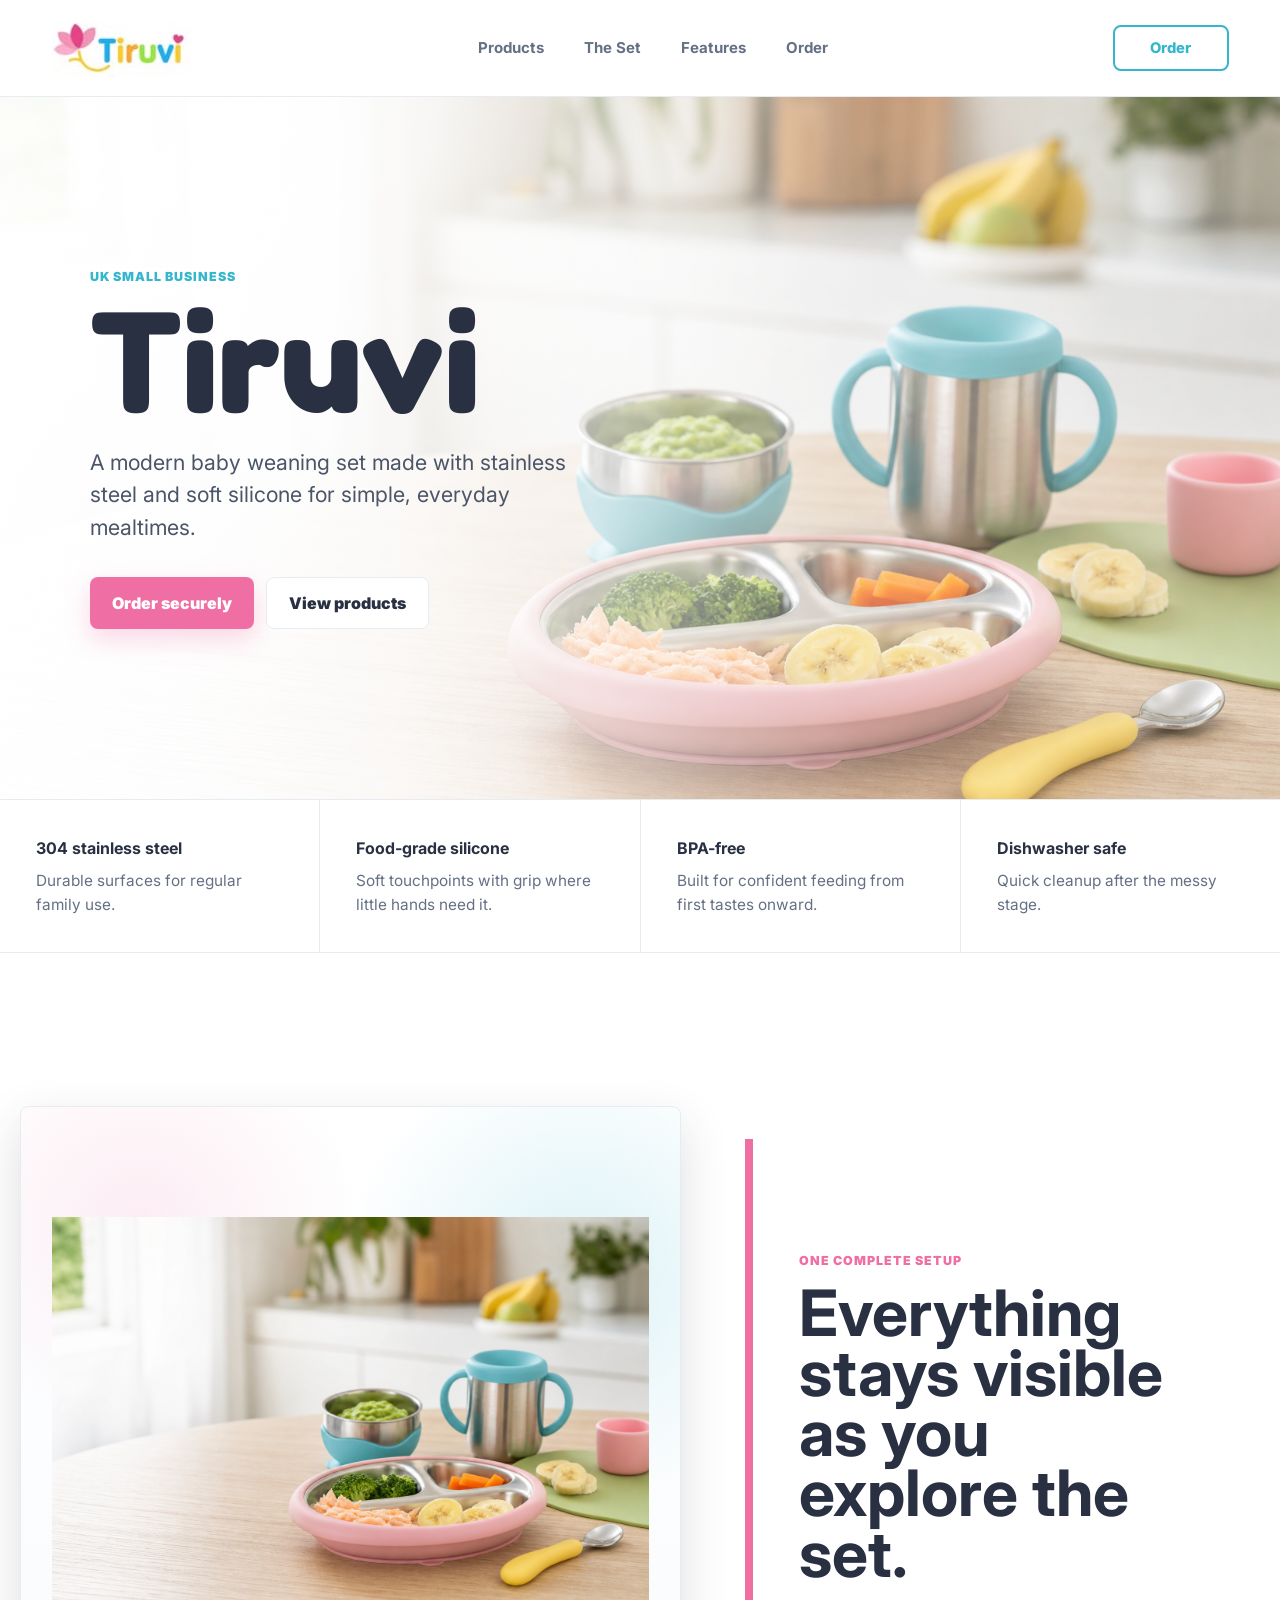
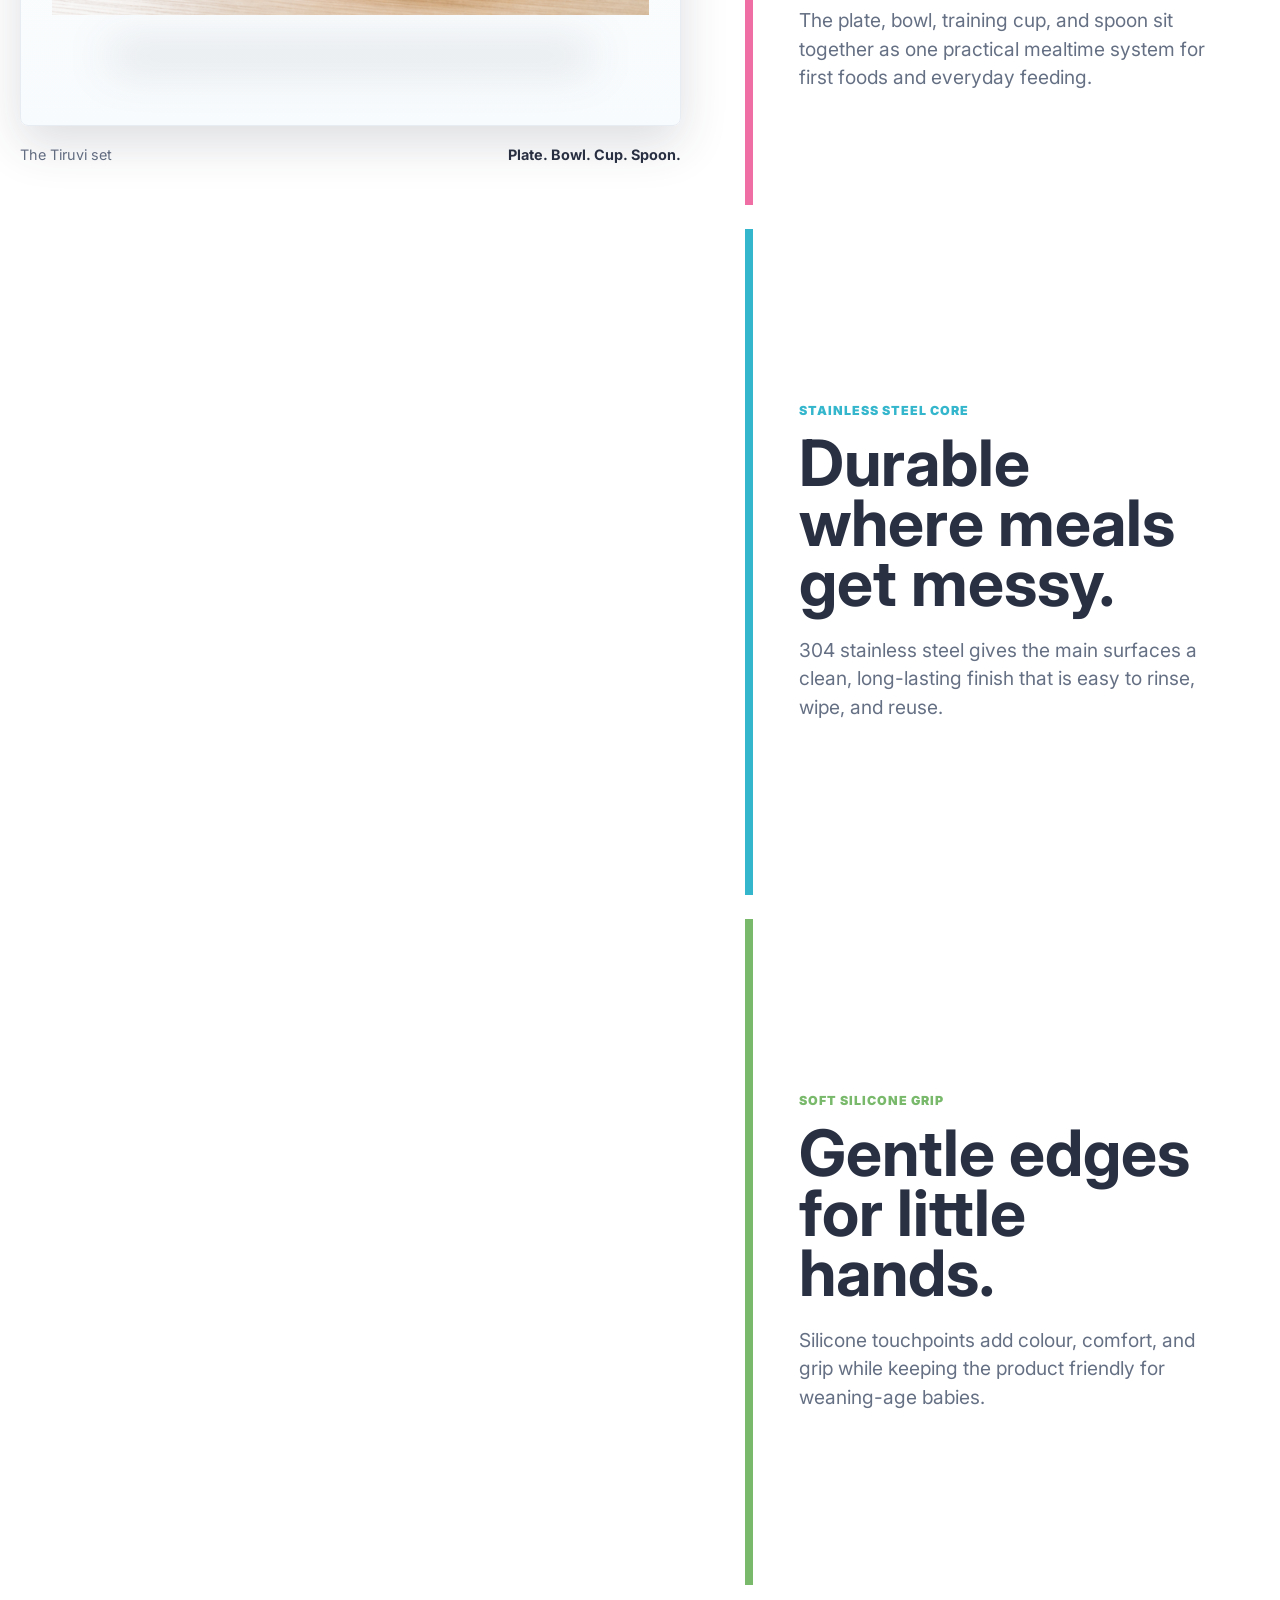
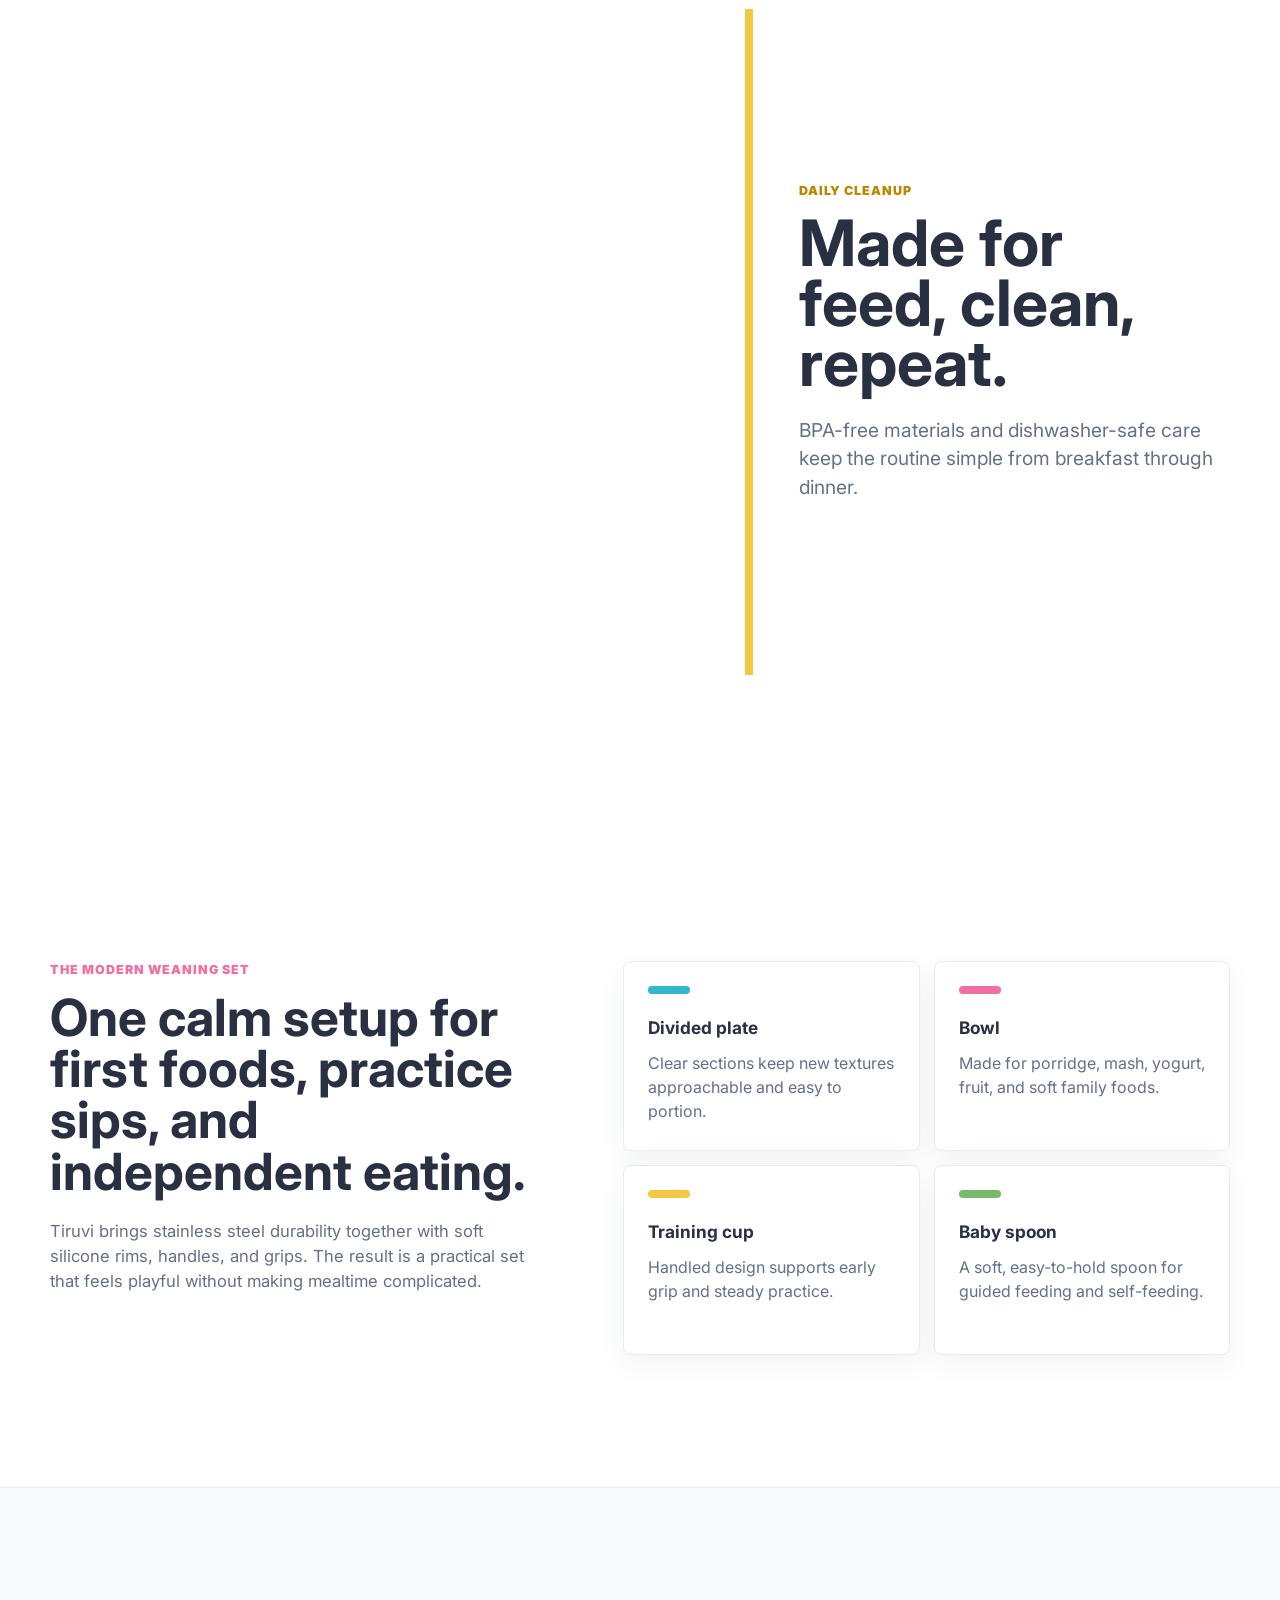
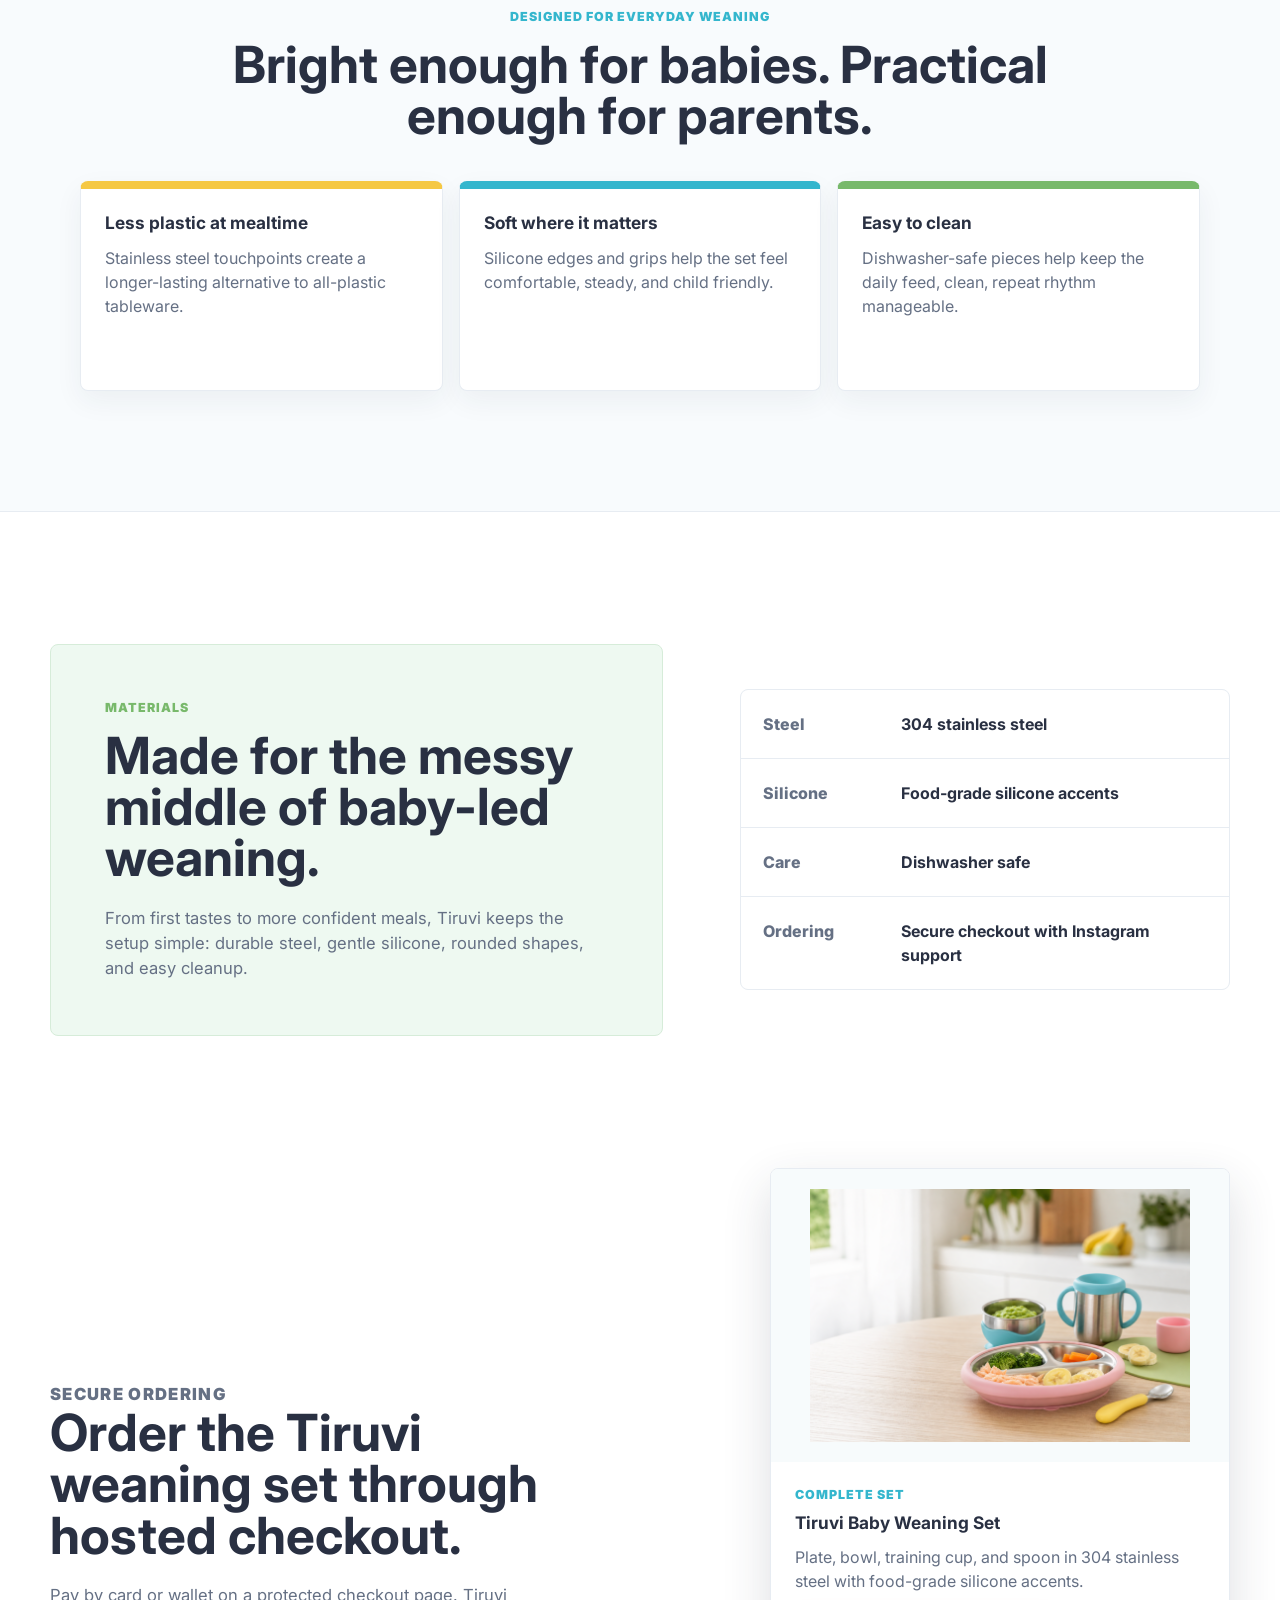
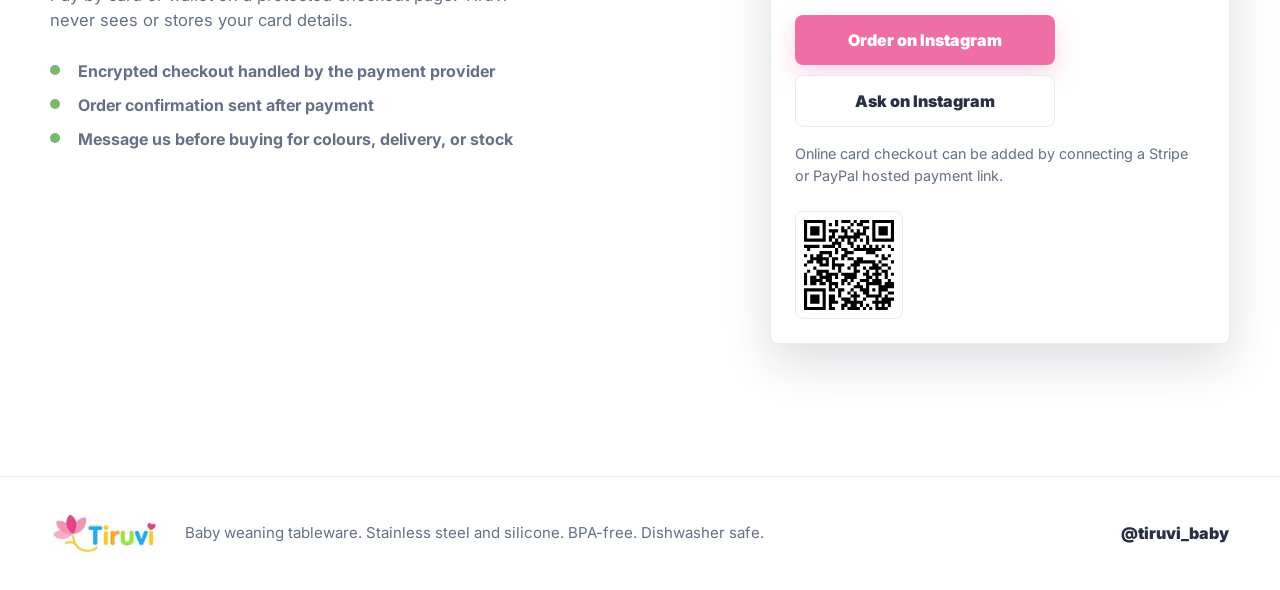
==== index.html @ d3967324 "Initial Tiruvi static website" ====
<!doctype html>
<html lang="en">
  <head>
    <meta charset="utf-8" />
    <meta name="viewport" content="width=device-width, initial-scale=1" />
    <meta
      name="description"
      content="Tiruvi baby weaning sets made with stainless steel and silicone. BPA-free, dishwasher safe, and designed for simple everyday feeding."
    />
    <title>Tiruvi | Baby Weaning Set</title>
    <link rel="icon" type="image/png" href="assets/tiruvi-logo.png" />
    <link rel="preconnect" href="https://fonts.googleapis.com" />
    <link rel="preconnect" href="https://fonts.gstatic.com" crossorigin />
    <link
      href="https://fonts.googleapis.com/css2?family=Fredoka:wght@500;600&family=Inter:wght@400;500;600;700&display=swap"
      rel="stylesheet"
    />
    <link rel="stylesheet" href="styles.css?v=products-grid-2" />
  </head>
  <body>
    <header class="site-header" aria-label="Main navigation">
      <a class="brand" href="#top" aria-label="Tiruvi home">
        <img src="assets/tiruvi-logo.png" alt="Tiruvi" />
      </a>
      <nav class="nav-links" aria-label="Primary">
        <a href="products.html">Products</a>
        <a href="#set">The Set</a>
        <a href="#features">Features</a>
        <a href="#order">Order</a>
      </nav>
      <a class="header-cta" href="#order">Order</a>
    </header>

    <main id="top">
      <section class="hero" aria-label="Tiruvi baby weaning set">
        <img class="hero-image" src="assets/tiruvi-weaning-set-hero.png" alt="A stainless steel and silicone baby weaning set on a kitchen table" />
        <div class="hero-shade" aria-hidden="true"></div>
        <div class="hero-content">
          <p class="eyebrow">UK small business</p>
          <h1>Tiruvi</h1>
          <p class="hero-copy">
            A modern baby weaning set made with stainless steel and soft silicone for simple, everyday mealtimes.
          </p>
          <div class="hero-actions" aria-label="Order actions">
            <a class="button primary" href="#order">Order securely</a>
            <a class="button secondary" href="products.html">View products</a>
          </div>
        </div>
      </section>

      <section class="intro-band" aria-label="Product highlights">
        <div class="intro-item">
          <strong>304 stainless steel</strong>
          <span>Durable surfaces for regular family use.</span>
        </div>
        <div class="intro-item">
          <strong>Food-grade silicone</strong>
          <span>Soft touchpoints with grip where little hands need it.</span>
        </div>
        <div class="intro-item">
          <strong>BPA-free</strong>
          <span>Built for confident feeding from first tastes onward.</span>
        </div>
        <div class="intro-item">
          <strong>Dishwasher safe</strong>
          <span>Quick cleanup after the messy stage.</span>
        </div>
      </section>

      <section class="product-scroll" id="product-scroll" aria-label="Tiruvi product story">
        <div class="product-stage">
          <div class="product-frame">
            <img src="assets/tiruvi-weaning-set-hero.png" alt="The full Tiruvi baby weaning set with plate, bowl, cup, and spoon" />
          </div>
          <div class="product-caption">
            <span>The Tiruvi set</span>
            <strong>Plate. Bowl. Cup. Spoon.</strong>
          </div>
        </div>

        <div class="product-story" aria-label="Product details">
          <article class="story-panel">
            <p class="eyebrow pink">One complete setup</p>
            <h2>Everything stays visible as you explore the set.</h2>
            <p>
              The plate, bowl, training cup, and spoon sit together as one practical mealtime system for first foods and everyday feeding.
            </p>
          </article>
          <article class="story-panel">
            <p class="eyebrow blue-text">Stainless steel core</p>
            <h2>Durable where meals get messy.</h2>
            <p>
              304 stainless steel gives the main surfaces a clean, long-lasting finish that is easy to rinse, wipe, and reuse.
            </p>
          </article>
          <article class="story-panel">
            <p class="eyebrow green-text">Soft silicone grip</p>
            <h2>Gentle edges for little hands.</h2>
            <p>
              Silicone touchpoints add colour, comfort, and grip while keeping the product friendly for weaning-age babies.
            </p>
          </article>
          <article class="story-panel">
            <p class="eyebrow yellow-text">Daily cleanup</p>
            <h2>Made for feed, clean, repeat.</h2>
            <p>
              BPA-free materials and dishwasher-safe care keep the routine simple from breakfast through dinner.
            </p>
          </article>
        </div>
      </section>

      <section class="split-section" id="set">
        <div class="section-copy">
          <p class="eyebrow pink">The modern weaning set</p>
          <h2>One calm setup for first foods, practice sips, and independent eating.</h2>
          <p>
            Tiruvi brings stainless steel durability together with soft silicone rims, handles, and grips. The result is a practical set that feels playful without making mealtime complicated.
          </p>
        </div>
        <div class="set-list" aria-label="Included items">
          <article>
            <span class="color-chip blue"></span>
            <h3>Divided plate</h3>
            <p>Clear sections keep new textures approachable and easy to portion.</p>
          </article>
          <article>
            <span class="color-chip pink-chip"></span>
            <h3>Bowl</h3>
            <p>Made for porridge, mash, yogurt, fruit, and soft family foods.</p>
          </article>
          <article>
            <span class="color-chip yellow"></span>
            <h3>Training cup</h3>
            <p>Handled design supports early grip and steady practice.</p>
          </article>
          <article>
            <span class="color-chip green"></span>
            <h3>Baby spoon</h3>
            <p>A soft, easy-to-hold spoon for guided feeding and self-feeding.</p>
          </article>
        </div>
      </section>

      <section class="feature-band" id="features" aria-label="Why parents choose Tiruvi">
        <div class="section-heading">
          <p class="eyebrow blue-text">Designed for everyday weaning</p>
          <h2>Bright enough for babies. Practical enough for parents.</h2>
        </div>
        <div class="feature-grid">
          <article class="feature-card">
            <h3>Less plastic at mealtime</h3>
            <p>Stainless steel touchpoints create a longer-lasting alternative to all-plastic tableware.</p>
          </article>
          <article class="feature-card">
            <h3>Soft where it matters</h3>
            <p>Silicone edges and grips help the set feel comfortable, steady, and child friendly.</p>
          </article>
          <article class="feature-card">
            <h3>Easy to clean</h3>
            <p>Dishwasher-safe pieces help keep the daily feed, clean, repeat rhythm manageable.</p>
          </article>
        </div>
      </section>

      <section class="care-section" aria-label="Care and materials">
        <div class="care-panel">
          <p class="eyebrow green-text">Materials</p>
          <h2>Made for the messy middle of baby-led weaning.</h2>
          <p>
            From first tastes to more confident meals, Tiruvi keeps the setup simple: durable steel, gentle silicone, rounded shapes, and easy cleanup.
          </p>
        </div>
        <dl class="spec-list">
          <div>
            <dt>Steel</dt>
            <dd>304 stainless steel</dd>
          </div>
          <div>
            <dt>Silicone</dt>
            <dd>Food-grade silicone accents</dd>
          </div>
          <div>
            <dt>Care</dt>
            <dd>Dishwasher safe</dd>
          </div>
          <div>
            <dt>Ordering</dt>
            <dd>Secure checkout with Instagram support</dd>
          </div>
        </dl>
      </section>

      <section class="order-section" id="order" aria-label="Order Tiruvi">
        <div class="order-copy">
          <p class="eyebrow yellow-text">Secure ordering</p>
          <h2>Order the Tiruvi weaning set through hosted checkout.</h2>
          <p>
            Pay by card or wallet on a protected checkout page. Tiruvi never sees or stores your card details.
          </p>
          <ul class="checkout-benefits" aria-label="Checkout benefits">
            <li>Encrypted checkout handled by the payment provider</li>
            <li>Order confirmation sent after payment</li>
            <li>Message us before buying for colours, delivery, or stock</li>
          </ul>
        </div>
        <div class="checkout-card">
          <div class="checkout-card-media">
            <img src="assets/tiruvi-weaning-set-hero.png" alt="Tiruvi baby weaning set with plate, bowl, cup, and spoon" />
          </div>
          <div class="checkout-card-body">
            <p class="checkout-label">Complete set</p>
            <h3>Tiruvi Baby Weaning Set</h3>
            <p>Plate, bowl, training cup, and spoon in 304 stainless steel with food-grade silicone accents.</p>
            <div class="checkout-actions">
              <a class="button primary order-button" id="checkout-button" href="https://www.instagram.com/tiruvi_baby/" target="_blank" rel="noreferrer">
                Order on Instagram
              </a>
              <a class="button secondary order-button" href="https://www.instagram.com/tiruvi_baby/" target="_blank" rel="noreferrer">
                Ask on Instagram
              </a>
            </div>
            <p class="checkout-note" id="checkout-note">
              Online card checkout can be added by connecting a Stripe or PayPal hosted payment link.
            </p>
          </div>
          <a class="qr-code compact" href="https://www.instagram.com/tiruvi_baby/" target="_blank" rel="noreferrer" aria-label="Open Tiruvi Instagram">
            <img src="assets/tiruvi-instagram-qr.svg" alt="QR code to open the Tiruvi Instagram page" />
          </a>
        </div>
      </section>
    </main>

    <footer class="site-footer">
      <img src="assets/tiruvi-logo.png" alt="Tiruvi" />
      <p>Baby weaning tableware. Stainless steel and silicone. BPA-free. Dishwasher safe.</p>
      <a href="https://www.instagram.com/tiruvi_baby/" target="_blank" rel="noreferrer">@tiruvi_baby</a>
    </footer>
    <script src="checkout.js?v=products-page-1"></script>
  </body>
</html>
---- styles.css ----
:root {
  --ink: #293042;
  --muted: #657084;
  --line: #e7ecf2;
  --paper: #ffffff;
  --soft: #f8fbfd;
  --pink: #ef6fa4;
  --blue: #34b6cd;
  --yellow: #f5c844;
  --green: #78b96b;
  --shadow: 0 18px 48px rgba(41, 48, 66, 0.16);
}

* {
  box-sizing: border-box;
}

html {
  scroll-behavior: smooth;
}

body {
  margin: 0;
  background: var(--paper);
  color: var(--ink);
  font-family: "Inter", system-ui, -apple-system, BlinkMacSystemFont, "Segoe UI", sans-serif;
  line-height: 1.5;
}

img {
  display: block;
  max-width: 100%;
}

a {
  color: inherit;
  text-decoration: none;
}

code {
  padding: 2px 5px;
  border-radius: 5px;
  background: #f3f6f8;
  color: var(--ink);
  font-size: 0.92em;
}

.site-header {
  position: sticky;
  top: 0;
  z-index: 20;
  display: grid;
  grid-template-columns: auto 1fr auto;
  align-items: center;
  gap: 28px;
  min-height: 76px;
  padding: 14px clamp(18px, 4vw, 52px);
  background: rgba(255, 255, 255, 0.92);
  border-bottom: 1px solid var(--line);
  backdrop-filter: blur(14px);
}

.brand img {
  width: 142px;
  height: auto;
}

.nav-links {
  display: flex;
  justify-content: center;
  gap: clamp(18px, 4vw, 40px);
  color: var(--muted);
  font-size: 0.94rem;
  font-weight: 700;
}

.nav-links a,
.site-footer a {
  transition: color 160ms ease;
}

.nav-links a:hover,
.site-footer a:hover {
  color: var(--blue);
}

.header-cta {
  min-width: 116px;
  padding: 10px 18px;
  border: 2px solid var(--blue);
  border-radius: 8px;
  color: var(--blue);
  font-size: 0.92rem;
  font-weight: 800;
  text-align: center;
}

.hero {
  position: relative;
  display: grid;
  align-items: center;
  min-height: min(760px, 78svh);
  overflow: hidden;
  background: #f6fafb;
}

.hero-image,
.hero-shade {
  position: absolute;
  inset: 0;
  width: 100%;
  height: 100%;
}

.hero-image {
  object-fit: cover;
  object-position: 67% center;
}

.hero-shade {
  background:
    linear-gradient(90deg, rgba(255, 255, 255, 0.95) 0%, rgba(255, 255, 255, 0.82) 31%, rgba(255, 255, 255, 0.18) 67%, rgba(255, 255, 255, 0) 100%),
    linear-gradient(0deg, rgba(255, 255, 255, 0.18), rgba(255, 255, 255, 0.18));
}

.hero-content {
  position: relative;
  z-index: 2;
  width: min(600px, calc(100% - 36px));
  margin-left: clamp(18px, 7vw, 92px);
  padding-block: 56px;
}

.eyebrow {
  margin: 0 0 12px;
  color: var(--blue);
  font-size: 0.78rem;
  font-weight: 900;
  letter-spacing: 0.08em;
  text-transform: uppercase;
}

.pink {
  color: var(--pink);
}

.blue-text {
  color: var(--blue);
}

.green-text {
  color: var(--green);
}

.yellow-text {
  color: #b88900;
}

h1,
h2,
h3,
p {
  overflow-wrap: break-word;
}

h1 {
  margin: 0;
  color: var(--ink);
  font-family: "Fredoka", "Inter", sans-serif;
  font-size: clamp(4.8rem, 12vw, 9rem);
  line-height: 0.86;
  letter-spacing: 0;
}

h2 {
  margin: 0;
  font-size: clamp(2rem, 4vw, 4rem);
  line-height: 1;
  letter-spacing: 0;
}

h3 {
  margin: 0;
  font-size: 1.08rem;
  line-height: 1.2;
}

.hero-copy {
  max-width: 500px;
  margin: 24px 0 0;
  color: #4b5568;
  font-size: clamp(1.1rem, 2vw, 1.34rem);
}

.hero-actions {
  display: flex;
  flex-wrap: wrap;
  gap: 12px;
  margin-top: 34px;
}

.button {
  display: inline-flex;
  align-items: center;
  justify-content: center;
  min-height: 48px;
  padding: 13px 22px;
  border-radius: 8px;
  font-weight: 900;
  transition:
    transform 160ms ease,
    box-shadow 160ms ease,
    background 160ms ease;
}

.button:hover {
  transform: translateY(-1px);
}

.button.primary {
  background: var(--pink);
  color: #fff;
  box-shadow: 0 10px 26px rgba(239, 111, 164, 0.28);
}

.button.primary[aria-disabled="true"] {
  background: #a7b0bf;
  box-shadow: none;
  cursor: not-allowed;
}

.button.primary[aria-disabled="true"]:hover {
  transform: none;
}

.button.secondary {
  background: #ffffff;
  color: var(--ink);
  border: 1px solid var(--line);
}

.intro-band {
  display: grid;
  grid-template-columns: repeat(4, minmax(0, 1fr));
  gap: 1px;
  background: var(--line);
  border-top: 1px solid var(--line);
  border-bottom: 1px solid var(--line);
}

.intro-item {
  min-height: 132px;
  padding: clamp(22px, 3vw, 36px);
  background: var(--paper);
}

.intro-item strong {
  display: block;
  margin-bottom: 8px;
  font-size: 1rem;
}

.intro-item span {
  color: var(--muted);
  font-size: 0.96rem;
}

.catalog-section {
  padding: clamp(34px, 7vw, 72px) clamp(18px, 4vw, 52px) clamp(76px, 10vw, 120px);
  background: #fff;
}

.standalone-catalog {
  min-height: calc(100svh - 76px);
}

.catalog-toolbar {
  display: flex;
  justify-content: flex-end;
  gap: 18px;
  width: min(1180px, 100%);
  margin: 0 auto 32px;
  padding: 34px 0 30px;
  border-top: 1px solid var(--line);
  border-bottom: 1px solid var(--line);
  color: #111;
  font-size: 0.92rem;
}

.catalog-toolbar a {
  font-weight: 800;
  text-decoration: underline;
  text-underline-offset: 2px;
}

.product-grid {
  display: grid;
  grid-template-columns: repeat(2, minmax(0, 1fr));
  column-gap: 30px;
  row-gap: 34px;
  width: min(1180px, 100%);
  margin: 0 auto;
}

.product-loading {
  grid-column: 1 / -1;
  margin: 0;
  color: var(--muted);
  font-weight: 700;
  text-align: center;
}

.product-card {
  display: grid;
  gap: 10px;
  background: transparent;
}

.product-card-media {
  position: relative;
  display: grid;
  aspect-ratio: 1 / 1;
  overflow: hidden;
  background: #eeeeee;
}

.product-image {
  width: 100%;
  height: 100%;
  padding: clamp(28px, 7vw, 82px);
  object-fit: contain;
  object-position: center;
  transition:
    opacity 180ms ease,
    transform 180ms ease;
}

.product-card:hover .primary-image,
.product-card:focus-within .primary-image {
  opacity: 0;
}

.product-card:hover .alternate-image,
.product-card:focus-within .alternate-image {
  opacity: 1;
  transform: scale(1.02);
}

.alternate-image {
  position: absolute;
  inset: 0;
  opacity: 0;
}

.product-badge {
  position: absolute;
  top: 16px;
  left: 16px;
  padding: 7px 11px;
  border-radius: 999px;
  background: #fff;
  color: #111;
  font-size: 0.76rem;
  font-weight: 900;
}

.product-image-count {
  position: absolute;
  right: 16px;
  bottom: 16px;
  padding: 7px 11px;
  border-radius: 999px;
  background: rgba(255, 255, 255, 0.92);
  color: #111;
  font-size: 0.76rem;
  font-weight: 900;
}

.product-card-body {
  display: grid;
  gap: 3px;
  padding: 0;
}

.product-card-body h3 {
  color: #111;
  font-size: 0.95rem;
  font-weight: 500;
  line-height: 1.25;
}

.product-card-body strong {
  color: #111;
  font-size: 0.95rem;
  font-weight: 900;
  white-space: nowrap;
}

.product-scroll {
  display: grid;
  grid-template-columns: minmax(420px, 1fr) minmax(320px, 0.78fr);
  gap: clamp(32px, 5vw, 72px);
  width: min(1240px, calc(100% - 36px));
  margin: 0 auto;
  padding: clamp(56px, 8vw, 96px) 0 clamp(28px, 5vw, 64px);
}

.product-stage {
  position: sticky;
  top: 96px;
  align-self: start;
  min-height: calc(100svh - 126px);
  display: grid;
  align-content: center;
  gap: 18px;
}

.product-frame {
  position: relative;
  display: grid;
  place-items: center;
  min-height: min(620px, calc(100svh - 230px));
  overflow: hidden;
  border-radius: 8px;
  background:
    radial-gradient(circle at 18% 18%, rgba(239, 111, 164, 0.12), transparent 29%),
    radial-gradient(circle at 85% 26%, rgba(52, 182, 205, 0.16), transparent 32%),
    linear-gradient(180deg, #ffffff 0%, #f8fbfd 100%);
  border: 1px solid var(--line);
  box-shadow: var(--shadow);
}

.product-frame::after {
  content: "";
  position: absolute;
  inset: auto 13% 9% 13%;
  height: 28px;
  border-radius: 999px;
  background: rgba(41, 48, 66, 0.12);
  filter: blur(22px);
}

.product-frame img {
  position: relative;
  z-index: 1;
  width: min(100%, 880px);
  max-height: min(560px, calc(100svh - 270px));
  object-fit: contain;
  padding: clamp(12px, 2.4vw, 34px);
}

.product-caption {
  display: flex;
  flex-wrap: wrap;
  justify-content: space-between;
  gap: 10px 18px;
  color: var(--muted);
  font-size: 0.9rem;
}

.product-caption strong {
  color: var(--ink);
}

.product-story {
  display: grid;
  gap: 24px;
  padding-block: 10svh;
}

.story-panel {
  display: grid;
  align-content: center;
  min-height: 74svh;
  padding: clamp(26px, 4vw, 46px);
  border-left: 8px solid var(--blue);
  background: #fff;
}

.story-panel:nth-child(1) {
  border-left-color: var(--pink);
}

.story-panel:nth-child(3) {
  border-left-color: var(--green);
}

.story-panel:nth-child(4) {
  border-left-color: var(--yellow);
}

.story-panel h2 {
  font-size: clamp(2.2rem, 5vw, 5.4rem);
  line-height: 0.94;
}

.story-panel p:not(.eyebrow) {
  max-width: 470px;
  margin: 22px 0 0;
  color: var(--muted);
  font-size: clamp(1.05rem, 1.5vw, 1.28rem);
}

.split-section,
.care-section,
.order-section {
  display: grid;
  grid-template-columns: minmax(0, 0.9fr) minmax(320px, 1.1fr);
  gap: clamp(34px, 6vw, 84px);
  align-items: start;
  width: min(1180px, calc(100% - 36px));
  margin: 0 auto;
  padding: clamp(72px, 11vw, 132px) 0;
}

.section-copy p:not(.eyebrow),
.care-panel p:not(.eyebrow),
.order-copy p {
  max-width: 610px;
  margin: 22px 0 0;
  color: var(--muted);
  font-size: 1.04rem;
}

.set-list {
  display: grid;
  grid-template-columns: repeat(2, minmax(0, 1fr));
  gap: 14px;
}

.set-list article,
.feature-card {
  min-height: 190px;
  padding: 24px;
  border: 1px solid var(--line);
  border-radius: 8px;
  background: #fff;
  box-shadow: 0 10px 28px rgba(41, 48, 66, 0.06);
}

.set-list p,
.feature-card p {
  margin: 12px 0 0;
  color: var(--muted);
}

.color-chip {
  display: block;
  width: 42px;
  height: 8px;
  margin-bottom: 24px;
  border-radius: 999px;
}

.blue {
  background: var(--blue);
}

.pink-chip {
  background: var(--pink);
}

.yellow {
  background: var(--yellow);
}

.green {
  background: var(--green);
}

.feature-band {
  padding: clamp(72px, 10vw, 120px) clamp(18px, 4vw, 52px);
  background: var(--soft);
  border-block: 1px solid var(--line);
}

.section-heading {
  width: min(900px, 100%);
  margin: 0 auto 40px;
  text-align: center;
}

.feature-grid {
  display: grid;
  grid-template-columns: repeat(3, minmax(0, 1fr));
  gap: 16px;
  width: min(1120px, 100%);
  margin: 0 auto;
}

.feature-card {
  min-height: 210px;
  background: #fff;
}

.feature-card:nth-child(1) {
  border-top: 8px solid var(--yellow);
}

.feature-card:nth-child(2) {
  border-top: 8px solid var(--blue);
}

.feature-card:nth-child(3) {
  border-top: 8px solid var(--green);
}

.care-section {
  grid-template-columns: minmax(0, 1fr) minmax(320px, 0.8fr);
  align-items: center;
}

.care-panel {
  padding: clamp(28px, 5vw, 54px);
  border-radius: 8px;
  background: #eef9f1;
  border: 1px solid #d6ecd9;
}

.spec-list {
  display: grid;
  gap: 1px;
  margin: 0;
  overflow: hidden;
  border: 1px solid var(--line);
  border-radius: 8px;
  background: var(--line);
}

.spec-list div {
  display: grid;
  grid-template-columns: 120px 1fr;
  gap: 18px;
  padding: 22px;
  background: #fff;
}

.spec-list dt {
  color: var(--muted);
  font-weight: 800;
}

.spec-list dd {
  margin: 0;
  font-weight: 700;
}

.order-section {
  align-items: center;
  padding-top: 0;
}

.qr-card,
.checkout-card {
  justify-self: end;
  display: grid;
  justify-items: center;
  gap: 16px;
  width: min(100%, 340px);
  padding: 22px;
  border: 1px solid var(--line);
  border-radius: 8px;
  background: #fff;
  box-shadow: var(--shadow);
  text-align: center;
}

.qr-code {
  display: block;
  width: min(100%, 240px);
  padding: 12px;
  border: 1px solid var(--line);
  border-radius: 8px;
  background: #fff;
}

.qr-code img {
  width: 100%;
  height: auto;
}

.qr-card span {
  display: block;
  color: var(--muted);
  font-size: 0.9rem;
  font-weight: 700;
}

.qr-card strong {
  display: block;
  margin-top: 2px;
  color: var(--ink);
  font-size: 1.2rem;
}

.order-button {
  min-width: min(260px, 100%);
}

.checkout-benefits {
  display: grid;
  gap: 10px;
  max-width: 620px;
  margin: 26px 0 0;
  padding: 0;
  list-style: none;
}

.checkout-benefits li {
  position: relative;
  padding-left: 28px;
  color: var(--muted);
  font-weight: 700;
}

.checkout-benefits li::before {
  position: absolute;
  top: 0.42em;
  left: 0;
  width: 10px;
  height: 10px;
  border-radius: 50%;
  background: var(--green);
  content: "";
}

.checkout-card {
  justify-items: stretch;
  gap: 0;
  width: min(100%, 460px);
  padding: 0;
  overflow: hidden;
  text-align: left;
}

.checkout-card-media {
  display: grid;
  min-height: 260px;
  background: #f7fbfc;
}

.checkout-card-media img {
  align-self: center;
  justify-self: center;
  width: min(100%, 420px);
  max-height: 300px;
  object-fit: contain;
  padding: 20px;
}

.checkout-card-body {
  padding: 24px;
}

.checkout-label {
  margin: 0 0 8px;
  color: var(--blue);
  font-size: 0.78rem;
  font-weight: 900;
  letter-spacing: 0.08em;
  text-transform: uppercase;
}

.checkout-card-body p:not(.checkout-label):not(.checkout-note) {
  margin: 12px 0 0;
  color: var(--muted);
}

.checkout-actions {
  display: flex;
  flex-wrap: wrap;
  gap: 10px;
  margin-top: 22px;
}

.checkout-note {
  margin: 16px 0 0;
  color: var(--muted);
  font-size: 0.9rem;
}

.qr-code.compact {
  width: 108px;
  margin: 0 24px 24px;
  padding: 8px;
}

.site-footer {
  display: grid;
  grid-template-columns: auto 1fr auto;
  align-items: center;
  gap: 22px;
  padding: 30px clamp(18px, 4vw, 52px);
  border-top: 1px solid var(--line);
  color: var(--muted);
}

.site-footer img {
  width: 112px;
}

.site-footer p {
  margin: 0;
  font-size: 0.94rem;
}

.site-footer a {
  color: var(--ink);
  font-weight: 900;
}

@media (max-width: 900px) {
  .site-header {
    grid-template-columns: 1fr auto;
  }

  .nav-links {
    display: none;
  }

  .hero {
    min-height: 720px;
    align-items: end;
  }

  .hero-image {
    object-position: 70% center;
  }

  .hero-shade {
    background:
      linear-gradient(0deg, rgba(255, 255, 255, 0.97) 0%, rgba(255, 255, 255, 0.86) 47%, rgba(255, 255, 255, 0.12) 100%),
      linear-gradient(90deg, rgba(255, 255, 255, 0.22), rgba(255, 255, 255, 0));
  }

  .hero-content {
    width: min(620px, calc(100% - 32px));
    margin: 0 auto;
    padding-bottom: 42px;
  }

  h1 {
    font-size: clamp(4.4rem, 19vw, 7rem);
  }

  .intro-band,
  .feature-grid,
  .product-scroll,
  .split-section,
  .care-section,
  .order-section {
    grid-template-columns: 1fr;
  }

  .product-scroll {
    width: min(100% - 32px, 720px);
    padding-top: 44px;
  }

  .product-stage {
    top: 84px;
    min-height: auto;
    z-index: 4;
  }

  .product-frame {
    min-height: 360px;
  }

  .product-frame img {
    max-height: 330px;
  }

  .product-story {
    padding-block: 0;
  }

  .story-panel {
    min-height: 52svh;
    border-left-width: 6px;
    box-shadow: 0 10px 28px rgba(41, 48, 66, 0.06);
  }

  .intro-band {
    grid-template-columns: repeat(2, minmax(0, 1fr));
  }

  .order-button {
    justify-self: start;
  }

  .qr-card,
  .checkout-card {
    justify-self: start;
  }

  .site-footer {
    grid-template-columns: 1fr;
  }
}

@media (max-width: 560px) {
  .site-header {
    min-height: 68px;
    padding: 12px 16px;
    gap: 12px;
  }

  .brand img {
    width: 118px;
  }

  .header-cta {
    min-width: 96px;
    padding: 9px 12px;
    font-size: 0.86rem;
  }

  .hero {
    min-height: 680px;
  }

  .hero-content {
    padding-bottom: 32px;
  }

  .hero-actions,
  .button {
    width: 100%;
  }

  .intro-band,
  .set-list {
    grid-template-columns: 1fr;
  }

  .catalog-section {
    padding-inline: 22px;
  }

  .catalog-toolbar {
    margin-bottom: 22px;
    padding-block: 24px;
  }

  .product-grid {
    grid-template-columns: 1fr;
    row-gap: 28px;
  }

  .product-image {
    padding: 34px;
  }

  .product-scroll {
    width: min(100% - 28px, 720px);
  }

  .product-frame {
    min-height: 280px;
  }

  .product-frame img {
    max-height: 250px;
    padding: 10px;
  }

  .product-caption {
    display: grid;
    gap: 4px;
  }

  .story-panel {
    min-height: 48svh;
    padding: 24px 20px;
  }

  .story-panel h2 {
    font-size: clamp(2rem, 12vw, 3.5rem);
  }

  .qr-card,
  .checkout-card {
    justify-self: stretch;
    width: 100%;
  }

  .checkout-actions,
  .checkout-actions .button {
    width: 100%;
  }

  .split-section,
  .care-section,
  .order-section {
    width: min(100% - 28px, 1180px);
    padding-block: 58px;
  }

  .set-list article,
  .feature-card {
    min-height: auto;
  }

  .spec-list div {
    grid-template-columns: 1fr;
    gap: 4px;
  }
}
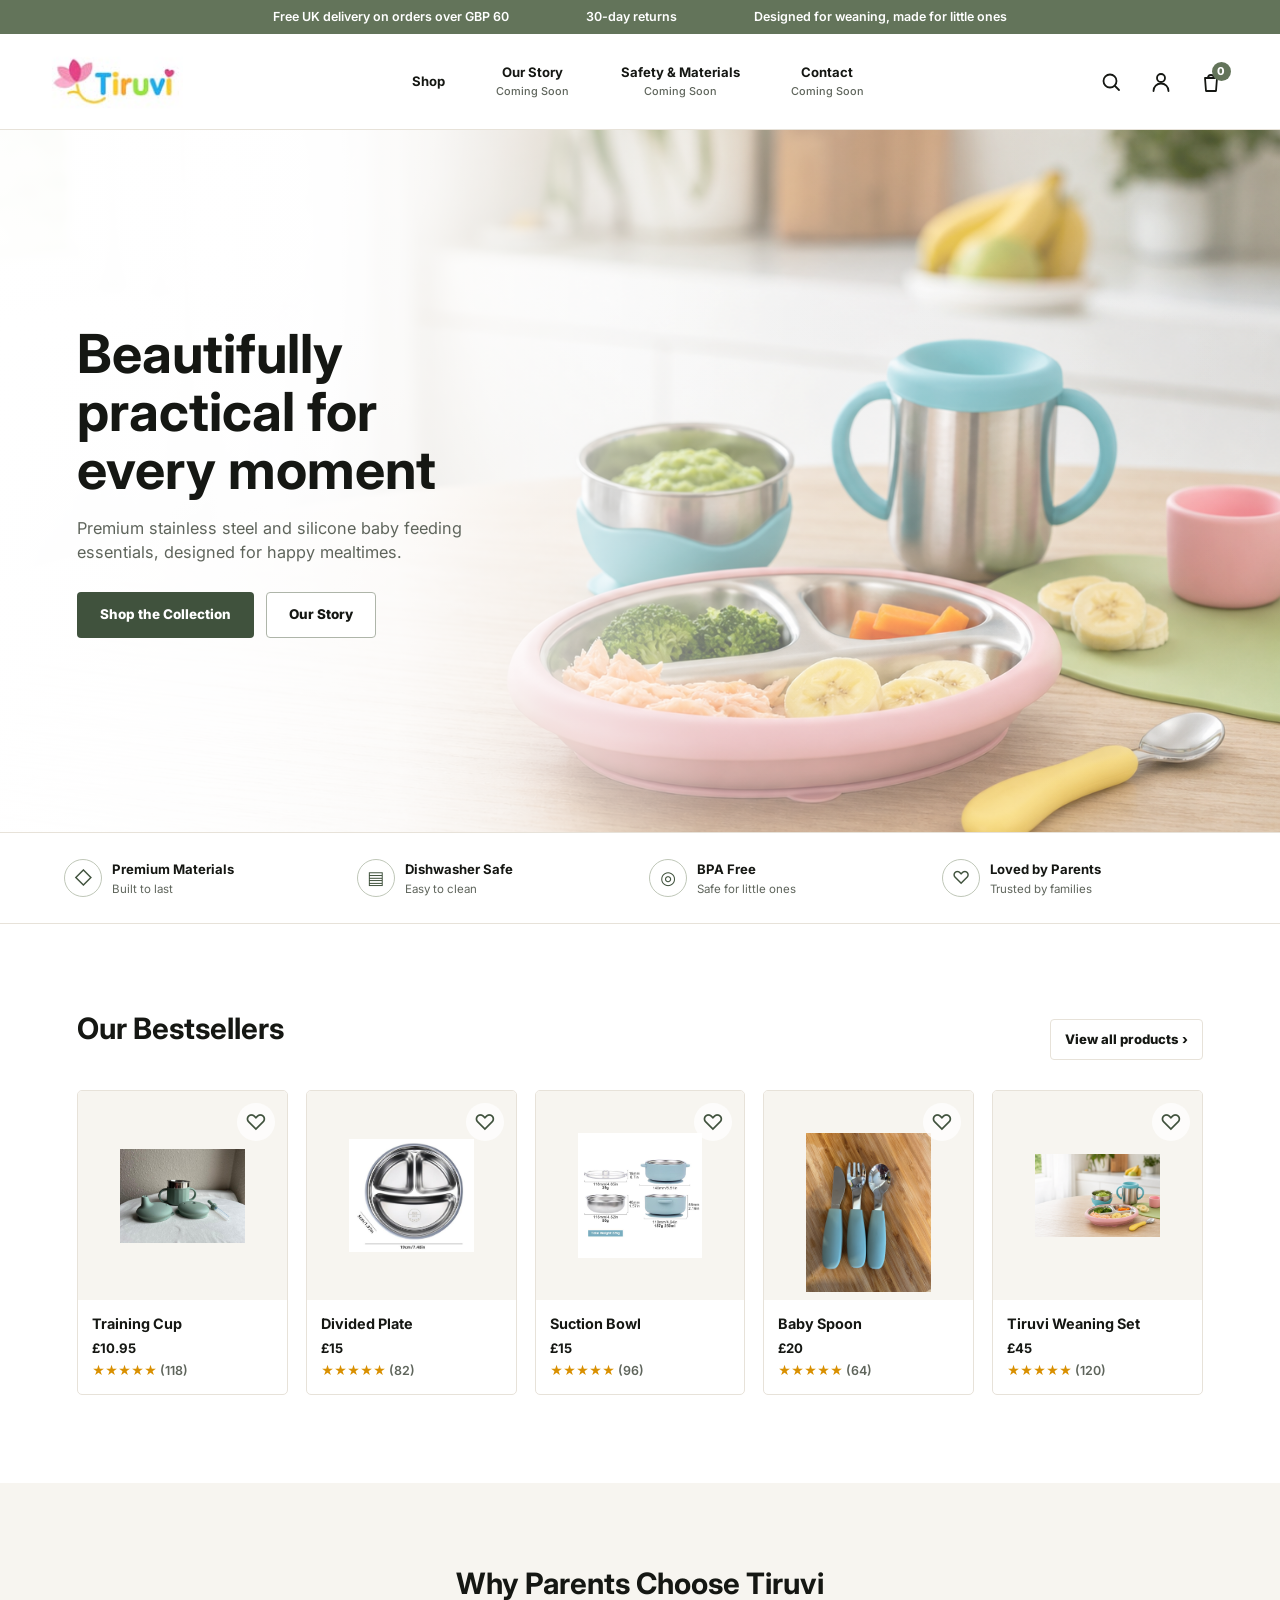
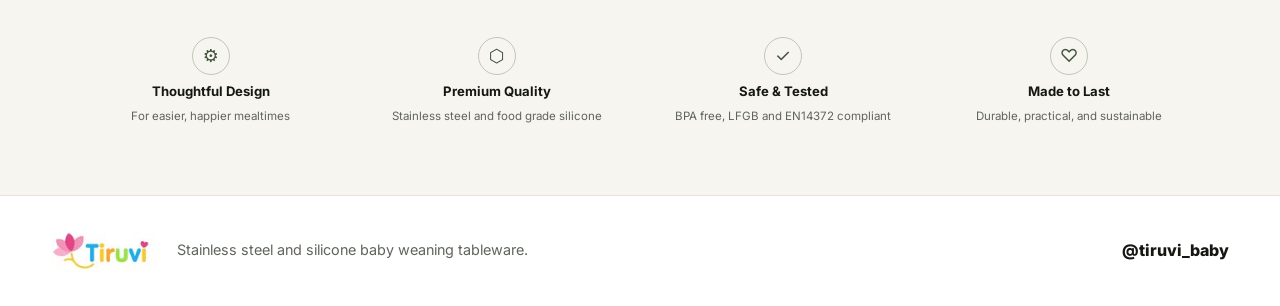
==== commit b3ca3701: "Update shop basket and checkout flow" ====
--- a/index.html
+++ b/index.html
@@ -5,237 +5,131 @@
     <meta name="viewport" content="width=device-width, initial-scale=1" />
     <meta
       name="description"
-      content="Tiruvi baby weaning sets made with stainless steel and silicone. BPA-free, dishwasher safe, and designed for simple everyday feeding."
+      content="Tiruvi baby weaning essentials made with stainless steel and silicone. BPA-free, dishwasher safe, and designed for calm everyday mealtimes."
     />
-    <title>Tiruvi | Baby Weaning Set</title>
+    <title>Tiruvi | Baby Weaning Essentials</title>
     <link rel="icon" type="image/png" href="assets/tiruvi-logo.png" />
     <link rel="preconnect" href="https://fonts.googleapis.com" />
     <link rel="preconnect" href="https://fonts.gstatic.com" crossorigin />
     <link
-      href="https://fonts.googleapis.com/css2?family=Fredoka:wght@500;600&family=Inter:wght@400;500;600;700&display=swap"
+      href="https://fonts.googleapis.com/css2?family=Inter:wght@400;500;600;700;800&display=swap"
       rel="stylesheet"
     />
-    <link rel="stylesheet" href="styles.css?v=products-grid-2" />
+    <link rel="stylesheet" href="styles.css?v=reference-13" />
   </head>
-  <body>
+  <body class="home-page">
+    <div class="announcement" aria-label="Store benefits">
+      <span>Free UK delivery on orders over GBP 60</span>
+      <span>30-day returns</span>
+      <span>Designed for weaning, made for little ones</span>
+    </div>
+
     <header class="site-header" aria-label="Main navigation">
-      <a class="brand" href="#top" aria-label="Tiruvi home">
+      <a class="brand" href="index.html" aria-label="Tiruvi home">
         <img src="assets/tiruvi-logo.png" alt="Tiruvi" />
       </a>
       <nav class="nav-links" aria-label="Primary">
-        <a href="products.html">Products</a>
-        <a href="#set">The Set</a>
-        <a href="#features">Features</a>
-        <a href="#order">Order</a>
+        <a href="products.html">Shop</a>
+        <a href="coming-soon.html">Our Story <span>Coming Soon</span></a>
+        <a href="coming-soon.html">Safety &amp; Materials <span>Coming Soon</span></a>
+        <a href="coming-soon.html">Contact <span>Coming Soon</span></a>
       </nav>
-      <a class="header-cta" href="#order">Order</a>
+      <div class="header-tools" aria-label="Shop tools">
+        <a href="products.html" aria-label="Search">
+          <svg aria-hidden="true" viewBox="0 0 24 24"><circle cx="11" cy="11" r="6.5"></circle><path d="m16 16 4 4"></path></svg>
+        </a>
+        <a href="products.html#account" aria-label="Account">
+          <svg aria-hidden="true" viewBox="0 0 24 24"><circle cx="12" cy="8" r="4"></circle><path d="M4.5 21a7.5 7.5 0 0 1 15 0"></path></svg>
+        </a>
+        <a class="cart-link" href="products.html#basket-modal" aria-label="Basket">
+          <svg aria-hidden="true" viewBox="0 0 24 24"><path d="M6 8h12l-1 13H7L6 8Z"></path><path d="M9 8a3 3 0 0 1 6 0"></path></svg>
+          <span>0</span>
+        </a>
+      </div>
     </header>
 
-    <main id="top">
-      <section class="hero" aria-label="Tiruvi baby weaning set">
-        <img class="hero-image" src="assets/tiruvi-weaning-set-hero.png" alt="A stainless steel and silicone baby weaning set on a kitchen table" />
-        <div class="hero-shade" aria-hidden="true"></div>
-        <div class="hero-content">
-          <p class="eyebrow">UK small business</p>
-          <h1>Tiruvi</h1>
-          <p class="hero-copy">
-            A modern baby weaning set made with stainless steel and soft silicone for simple, everyday mealtimes.
-          </p>
-          <div class="hero-actions" aria-label="Order actions">
-            <a class="button primary" href="#order">Order securely</a>
-            <a class="button secondary" href="products.html">View products</a>
+    <main>
+      <section class="hero" aria-label="Tiruvi homepage">
+        <div class="hero-copy">
+          <h1>Beautifully practical for every moment</h1>
+          <p>Premium stainless steel and silicone baby feeding essentials, designed for happy mealtimes.</p>
+          <div class="hero-actions">
+            <a class="button primary" href="products.html">Shop the Collection</a>
+            <a class="button secondary" href="coming-soon.html">Our Story</a>
           </div>
+        </div>
+        <div class="hero-media">
+          <img src="assets/tiruvi-weaning-set-hero.png" alt="Tiruvi plate, bowl, cup, and spoon arranged for baby mealtime" />
         </div>
       </section>
 
-      <section class="intro-band" aria-label="Product highlights">
-        <div class="intro-item">
-          <strong>304 stainless steel</strong>
-          <span>Durable surfaces for regular family use.</span>
+      <section class="trust-strip" aria-label="Product guarantees">
+        <article>
+          <span class="trust-icon">◇</span>
+          <strong>Premium Materials</strong>
+          <small>Built to last</small>
+        </article>
+        <article>
+          <span class="trust-icon">▤</span>
+          <strong>Dishwasher Safe</strong>
+          <small>Easy to clean</small>
+        </article>
+        <article>
+          <span class="trust-icon">◎</span>
+          <strong>BPA Free</strong>
+          <small>Safe for little ones</small>
+        </article>
+        <article>
+          <span class="trust-icon">♡</span>
+          <strong>Loved by Parents</strong>
+          <small>Trusted by families</small>
+        </article>
+      </section>
+
+      <section class="section products-preview" aria-label="Bestselling products">
+        <div class="section-title-row">
+          <h2>Our Bestsellers</h2>
+          <a class="text-button" href="products.html">View all products ›</a>
         </div>
-        <div class="intro-item">
-          <strong>Food-grade silicone</strong>
-          <span>Soft touchpoints with grip where little hands need it.</span>
-        </div>
-        <div class="intro-item">
-          <strong>BPA-free</strong>
-          <span>Built for confident feeding from first tastes onward.</span>
-        </div>
-        <div class="intro-item">
-          <strong>Dishwasher safe</strong>
-          <span>Quick cleanup after the messy stage.</span>
+        <div class="compact-grid" id="home-products" aria-live="polite">
+          <p class="product-loading">Loading products...</p>
         </div>
       </section>
 
-      <section class="product-scroll" id="product-scroll" aria-label="Tiruvi product story">
-        <div class="product-stage">
-          <div class="product-frame">
-            <img src="assets/tiruvi-weaning-set-hero.png" alt="The full Tiruvi baby weaning set with plate, bowl, cup, and spoon" />
-          </div>
-          <div class="product-caption">
-            <span>The Tiruvi set</span>
-            <strong>Plate. Bowl. Cup. Spoon.</strong>
-          </div>
-        </div>
-
-        <div class="product-story" aria-label="Product details">
-          <article class="story-panel">
-            <p class="eyebrow pink">One complete setup</p>
-            <h2>Everything stays visible as you explore the set.</h2>
-            <p>
-              The plate, bowl, training cup, and spoon sit together as one practical mealtime system for first foods and everyday feeding.
-            </p>
+      <section class="why-band" aria-label="Why parents choose Tiruvi">
+        <h2>Why Parents Choose Tiruvi</h2>
+        <div class="why-grid">
+          <article>
+            <span>⚙</span>
+            <strong>Thoughtful Design</strong>
+            <small>For easier, happier mealtimes</small>
           </article>
-          <article class="story-panel">
-            <p class="eyebrow blue-text">Stainless steel core</p>
-            <h2>Durable where meals get messy.</h2>
-            <p>
-              304 stainless steel gives the main surfaces a clean, long-lasting finish that is easy to rinse, wipe, and reuse.
-            </p>
+          <article>
+            <span>⬡</span>
+            <strong>Premium Quality</strong>
+            <small>Stainless steel and food grade silicone</small>
           </article>
-          <article class="story-panel">
-            <p class="eyebrow green-text">Soft silicone grip</p>
-            <h2>Gentle edges for little hands.</h2>
-            <p>
-              Silicone touchpoints add colour, comfort, and grip while keeping the product friendly for weaning-age babies.
-            </p>
+          <article>
+            <span>✓</span>
+            <strong>Safe &amp; Tested</strong>
+            <small>BPA free, LFGB and EN14372 compliant</small>
           </article>
-          <article class="story-panel">
-            <p class="eyebrow yellow-text">Daily cleanup</p>
-            <h2>Made for feed, clean, repeat.</h2>
-            <p>
-              BPA-free materials and dishwasher-safe care keep the routine simple from breakfast through dinner.
-            </p>
+          <article>
+            <span>♡</span>
+            <strong>Made to Last</strong>
+            <small>Durable, practical, and sustainable</small>
           </article>
         </div>
       </section>
 
-      <section class="split-section" id="set">
-        <div class="section-copy">
-          <p class="eyebrow pink">The modern weaning set</p>
-          <h2>One calm setup for first foods, practice sips, and independent eating.</h2>
-          <p>
-            Tiruvi brings stainless steel durability together with soft silicone rims, handles, and grips. The result is a practical set that feels playful without making mealtime complicated.
-          </p>
-        </div>
-        <div class="set-list" aria-label="Included items">
-          <article>
-            <span class="color-chip blue"></span>
-            <h3>Divided plate</h3>
-            <p>Clear sections keep new textures approachable and easy to portion.</p>
-          </article>
-          <article>
-            <span class="color-chip pink-chip"></span>
-            <h3>Bowl</h3>
-            <p>Made for porridge, mash, yogurt, fruit, and soft family foods.</p>
-          </article>
-          <article>
-            <span class="color-chip yellow"></span>
-            <h3>Training cup</h3>
-            <p>Handled design supports early grip and steady practice.</p>
-          </article>
-          <article>
-            <span class="color-chip green"></span>
-            <h3>Baby spoon</h3>
-            <p>A soft, easy-to-hold spoon for guided feeding and self-feeding.</p>
-          </article>
-        </div>
-      </section>
-
-      <section class="feature-band" id="features" aria-label="Why parents choose Tiruvi">
-        <div class="section-heading">
-          <p class="eyebrow blue-text">Designed for everyday weaning</p>
-          <h2>Bright enough for babies. Practical enough for parents.</h2>
-        </div>
-        <div class="feature-grid">
-          <article class="feature-card">
-            <h3>Less plastic at mealtime</h3>
-            <p>Stainless steel touchpoints create a longer-lasting alternative to all-plastic tableware.</p>
-          </article>
-          <article class="feature-card">
-            <h3>Soft where it matters</h3>
-            <p>Silicone edges and grips help the set feel comfortable, steady, and child friendly.</p>
-          </article>
-          <article class="feature-card">
-            <h3>Easy to clean</h3>
-            <p>Dishwasher-safe pieces help keep the daily feed, clean, repeat rhythm manageable.</p>
-          </article>
-        </div>
-      </section>
-
-      <section class="care-section" aria-label="Care and materials">
-        <div class="care-panel">
-          <p class="eyebrow green-text">Materials</p>
-          <h2>Made for the messy middle of baby-led weaning.</h2>
-          <p>
-            From first tastes to more confident meals, Tiruvi keeps the setup simple: durable steel, gentle silicone, rounded shapes, and easy cleanup.
-          </p>
-        </div>
-        <dl class="spec-list">
-          <div>
-            <dt>Steel</dt>
-            <dd>304 stainless steel</dd>
-          </div>
-          <div>
-            <dt>Silicone</dt>
-            <dd>Food-grade silicone accents</dd>
-          </div>
-          <div>
-            <dt>Care</dt>
-            <dd>Dishwasher safe</dd>
-          </div>
-          <div>
-            <dt>Ordering</dt>
-            <dd>Secure checkout with Instagram support</dd>
-          </div>
-        </dl>
-      </section>
-
-      <section class="order-section" id="order" aria-label="Order Tiruvi">
-        <div class="order-copy">
-          <p class="eyebrow yellow-text">Secure ordering</p>
-          <h2>Order the Tiruvi weaning set through hosted checkout.</h2>
-          <p>
-            Pay by card or wallet on a protected checkout page. Tiruvi never sees or stores your card details.
-          </p>
-          <ul class="checkout-benefits" aria-label="Checkout benefits">
-            <li>Encrypted checkout handled by the payment provider</li>
-            <li>Order confirmation sent after payment</li>
-            <li>Message us before buying for colours, delivery, or stock</li>
-          </ul>
-        </div>
-        <div class="checkout-card">
-          <div class="checkout-card-media">
-            <img src="assets/tiruvi-weaning-set-hero.png" alt="Tiruvi baby weaning set with plate, bowl, cup, and spoon" />
-          </div>
-          <div class="checkout-card-body">
-            <p class="checkout-label">Complete set</p>
-            <h3>Tiruvi Baby Weaning Set</h3>
-            <p>Plate, bowl, training cup, and spoon in 304 stainless steel with food-grade silicone accents.</p>
-            <div class="checkout-actions">
-              <a class="button primary order-button" id="checkout-button" href="https://www.instagram.com/tiruvi_baby/" target="_blank" rel="noreferrer">
-                Order on Instagram
-              </a>
-              <a class="button secondary order-button" href="https://www.instagram.com/tiruvi_baby/" target="_blank" rel="noreferrer">
-                Ask on Instagram
-              </a>
-            </div>
-            <p class="checkout-note" id="checkout-note">
-              Online card checkout can be added by connecting a Stripe or PayPal hosted payment link.
-            </p>
-          </div>
-          <a class="qr-code compact" href="https://www.instagram.com/tiruvi_baby/" target="_blank" rel="noreferrer" aria-label="Open Tiruvi Instagram">
-            <img src="assets/tiruvi-instagram-qr.svg" alt="QR code to open the Tiruvi Instagram page" />
-          </a>
-        </div>
-      </section>
     </main>
 
     <footer class="site-footer">
       <img src="assets/tiruvi-logo.png" alt="Tiruvi" />
-      <p>Baby weaning tableware. Stainless steel and silicone. BPA-free. Dishwasher safe.</p>
+      <p>Stainless steel and silicone baby weaning tableware.</p>
       <a href="https://www.instagram.com/tiruvi_baby/" target="_blank" rel="noreferrer">@tiruvi_baby</a>
     </footer>
-    <script src="checkout.js?v=products-page-1"></script>
+
+    <script src="products.js?v=reference-13"></script>
   </body>
 </html>
--- a/styles.css
+++ b/styles.css
@@ -1,14 +1,17 @@
 :root {
-  --ink: #293042;
-  --muted: #657084;
-  --line: #e7ecf2;
+  --ink: #151713;
+  --muted: #5f655c;
+  --soft: #f7f5f0;
   --paper: #ffffff;
-  --soft: #f8fbfd;
-  --pink: #ef6fa4;
-  --blue: #34b6cd;
-  --yellow: #f5c844;
-  --green: #78b96b;
-  --shadow: 0 18px 48px rgba(41, 48, 66, 0.16);
+  --panel: #fbfaf7;
+  --line: #e7e2d9;
+  --sage: #63745a;
+  --sage-dark: #40523d;
+  --gold: #d99000;
+  --cream: #dec6a8;
+  --clay: #d7b0a2;
+  --mist: #70818b;
+  --shadow: 0 18px 44px rgba(35, 34, 27, 0.08);
 }
 
 * {
@@ -24,7 +27,11 @@
   background: var(--paper);
   color: var(--ink);
   font-family: "Inter", system-ui, -apple-system, BlinkMacSystemFont, "Segoe UI", sans-serif;
-  line-height: 1.5;
+  line-height: 1.45;
+}
+
+body.modal-open {
+  overflow: hidden;
 }
 
 img {
@@ -32,17 +39,38 @@
   max-width: 100%;
 }
 
+a,
+button {
+  color: inherit;
+  font: inherit;
+}
+
 a {
-  color: inherit;
   text-decoration: none;
 }
 
-code {
-  padding: 2px 5px;
-  border-radius: 5px;
-  background: #f3f6f8;
-  color: var(--ink);
-  font-size: 0.92em;
+button {
+  cursor: pointer;
+}
+
+h1,
+h2,
+h3,
+p {
+  margin-top: 0;
+  overflow-wrap: break-word;
+}
+
+.announcement {
+  display: flex;
+  justify-content: center;
+  gap: clamp(18px, 6vw, 92px);
+  min-height: 34px;
+  padding: 8px 18px;
+  background: var(--sage);
+  color: #fff;
+  font-size: 0.78rem;
+  font-weight: 600;
 }
 
 .site-header {
@@ -52,165 +80,185 @@
   display: grid;
   grid-template-columns: auto 1fr auto;
   align-items: center;
-  gap: 28px;
-  min-height: 76px;
-  padding: 14px clamp(18px, 4vw, 52px);
-  background: rgba(255, 255, 255, 0.92);
+  gap: 32px;
+  min-height: 78px;
+  padding: 16px clamp(20px, 4vw, 52px);
+  background: rgba(255, 255, 255, 0.94);
   border-bottom: 1px solid var(--line);
   backdrop-filter: blur(14px);
 }
 
+.shop-header {
+  position: relative;
+}
+
 .brand img {
-  width: 142px;
-  height: auto;
+  width: 132px;
 }
 
 .nav-links {
   display: flex;
+  align-items: center;
   justify-content: center;
-  gap: clamp(18px, 4vw, 40px);
-  color: var(--muted);
-  font-size: 0.94rem;
+  gap: clamp(18px, 4vw, 52px);
+  font-size: 0.82rem;
   font-weight: 700;
 }
 
-.nav-links a,
-.site-footer a {
-  transition: color 160ms ease;
-}
-
-.nav-links a:hover,
-.site-footer a:hover {
-  color: var(--blue);
-}
-
-.header-cta {
-  min-width: 116px;
-  padding: 10px 18px;
-  border: 2px solid var(--blue);
-  border-radius: 8px;
-  color: var(--blue);
-  font-size: 0.92rem;
+.nav-links a {
+  display: grid;
+  gap: 2px;
+  justify-items: center;
+  padding: 6px 0;
+  border-bottom: 1px solid transparent;
+}
+
+.nav-links a[aria-current="page"],
+.nav-links a:hover {
+  border-bottom-color: var(--ink);
+}
+
+.nav-links span {
+  color: var(--muted);
+  font-size: 0.68rem;
+  font-weight: 500;
+}
+
+.header-tools {
+  display: flex;
+  align-items: center;
+  gap: 14px;
+  font-size: 1.42rem;
+}
+
+.header-tools a {
+  display: grid;
+  place-items: center;
+  min-width: 36px;
+  min-height: 36px;
+  border-radius: 50%;
+  line-height: 1;
+  transition: background 160ms ease, color 160ms ease;
+}
+
+.header-tools a:hover {
+  background: var(--soft);
+  color: var(--sage-dark);
+}
+
+.header-tools svg {
+  width: 24px;
+  height: 24px;
+  fill: none;
+  stroke: currentColor;
+  stroke-linecap: round;
+  stroke-linejoin: round;
+  stroke-width: 1.8;
+}
+
+.cart-link {
+  position: relative;
+}
+
+.cart-link span {
+  position: absolute;
+  top: -2px;
+  right: -2px;
+  display: flex;
+  align-items: center;
+  justify-content: center;
+  place-items: center;
+  min-width: 19px;
+  height: 19px;
+  padding: 0 5px;
+  border-radius: 50%;
+  background: var(--sage);
+  color: #fff;
+  font-size: 0.68rem;
   font-weight: 800;
-  text-align: center;
 }
 
 .hero {
+  display: grid;
+  grid-template-columns: minmax(310px, 0.82fr) minmax(420px, 1.18fr);
+  align-items: center;
+  min-height: clamp(540px, 72svh, 760px);
+  padding: clamp(28px, 6vw, 78px) clamp(20px, 5vw, 72px);
+  background:
+    radial-gradient(circle at 70% 45%, rgba(177, 162, 137, 0.16), transparent 34%),
+    linear-gradient(100deg, #ffffff 0%, #fbfaf7 54%, #eee9df 100%);
+}
+
+.home-page .hero {
   position: relative;
-  display: grid;
-  align-items: center;
-  min-height: min(760px, 78svh);
+  grid-template-columns: 1fr;
+  min-height: clamp(620px, 78svh, 820px);
+  padding: clamp(46px, 7vw, 92px) clamp(28px, 6vw, 92px);
   overflow: hidden;
-  background: #f6fafb;
-}
-
-.hero-image,
-.hero-shade {
+  background: #f7f5f0;
+}
+
+.home-page .hero::before {
   position: absolute;
   inset: 0;
-  width: 100%;
-  height: 100%;
-}
-
-.hero-image {
-  object-fit: cover;
-  object-position: 67% center;
-}
-
-.hero-shade {
+  z-index: 1;
   background:
-    linear-gradient(90deg, rgba(255, 255, 255, 0.95) 0%, rgba(255, 255, 255, 0.82) 31%, rgba(255, 255, 255, 0.18) 67%, rgba(255, 255, 255, 0) 100%),
-    linear-gradient(0deg, rgba(255, 255, 255, 0.18), rgba(255, 255, 255, 0.18));
-}
-
-.hero-content {
+    linear-gradient(90deg, rgba(255, 255, 255, 0.98) 0%, rgba(255, 255, 255, 0.88) 31%, rgba(255, 255, 255, 0.34) 56%, rgba(255, 255, 255, 0.04) 100%),
+    linear-gradient(0deg, rgba(255, 255, 255, 0.12), rgba(255, 255, 255, 0.12));
+  content: "";
+}
+
+.hero-copy {
+  max-width: 500px;
+}
+
+.home-page .hero-copy {
   position: relative;
   z-index: 2;
-  width: min(600px, calc(100% - 36px));
-  margin-left: clamp(18px, 7vw, 92px);
-  padding-block: 56px;
-}
-
-.eyebrow {
-  margin: 0 0 12px;
-  color: var(--blue);
-  font-size: 0.78rem;
-  font-weight: 900;
-  letter-spacing: 0.08em;
-  text-transform: uppercase;
-}
-
-.pink {
-  color: var(--pink);
-}
-
-.blue-text {
-  color: var(--blue);
-}
-
-.green-text {
-  color: var(--green);
-}
-
-.yellow-text {
-  color: #b88900;
-}
-
-h1,
-h2,
-h3,
-p {
-  overflow-wrap: break-word;
-}
-
-h1 {
-  margin: 0;
-  color: var(--ink);
-  font-family: "Fredoka", "Inter", sans-serif;
-  font-size: clamp(4.8rem, 12vw, 9rem);
-  line-height: 0.86;
+  max-width: 440px;
+}
+
+.hero h1 {
+  margin-bottom: 18px;
+  font-size: clamp(2.5rem, 4.6vw, 4.7rem);
+  line-height: 1.08;
   letter-spacing: 0;
 }
 
-h2 {
-  margin: 0;
-  font-size: clamp(2rem, 4vw, 4rem);
-  line-height: 1;
-  letter-spacing: 0;
-}
-
-h3 {
-  margin: 0;
-  font-size: 1.08rem;
-  line-height: 1.2;
-}
-
-.hero-copy {
-  max-width: 500px;
-  margin: 24px 0 0;
-  color: #4b5568;
-  font-size: clamp(1.1rem, 2vw, 1.34rem);
+.home-page .hero h1 {
+  font-size: clamp(2.8rem, 4.2vw, 4.8rem);
+}
+
+.hero p {
+  max-width: 430px;
+  margin-bottom: 0;
+  color: var(--muted);
+  font-size: clamp(1rem, 1.25vw, 1.22rem);
+}
+
+.home-page .hero p {
+  max-width: 430px;
+  font-size: clamp(1.02rem, 1.18vw, 1.18rem);
 }
 
 .hero-actions {
   display: flex;
   flex-wrap: wrap;
   gap: 12px;
-  margin-top: 34px;
+  margin-top: 28px;
 }
 
 .button {
   display: inline-flex;
   align-items: center;
   justify-content: center;
-  min-height: 48px;
-  padding: 13px 22px;
-  border-radius: 8px;
-  font-weight: 900;
-  transition:
-    transform 160ms ease,
-    box-shadow 160ms ease,
-    background 160ms ease;
+  min-height: 44px;
+  padding: 12px 22px;
+  border: 1px solid transparent;
+  border-radius: 4px;
+  font-size: 0.84rem;
+  font-weight: 800;
+  transition: background 160ms ease, color 160ms ease, transform 160ms ease;
 }
 
 .button:hover {
@@ -218,132 +266,166 @@
 }
 
 .button.primary {
-  background: var(--pink);
+  background: var(--sage-dark);
   color: #fff;
-  box-shadow: 0 10px 26px rgba(239, 111, 164, 0.28);
-}
-
-.button.primary[aria-disabled="true"] {
-  background: #a7b0bf;
-  box-shadow: none;
-  cursor: not-allowed;
-}
-
-.button.primary[aria-disabled="true"]:hover {
-  transform: none;
 }
 
 .button.secondary {
-  background: #ffffff;
+  background: #fff;
+  border-color: #aeb5a9;
   color: var(--ink);
+}
+
+.button.full-width {
+  width: 100%;
+}
+
+.hero-media {
+  justify-self: end;
+  width: min(100%, 860px);
+}
+
+.hero-media img {
+  width: 100%;
+  max-height: 610px;
+  object-fit: contain;
+}
+
+.home-page .hero-media {
+  position: absolute;
+  inset: 0;
+  z-index: 0;
+  width: 100%;
+  height: 100%;
+}
+
+.home-page .hero-media img {
+  width: 100%;
+  height: 100%;
+  max-height: none;
+  object-fit: cover;
+  object-position: 67% center;
+}
+
+.trust-strip,
+.why-grid,
+.delivery-strip {
+  display: grid;
+  grid-template-columns: repeat(4, minmax(0, 1fr));
+  gap: 18px;
+  padding: 26px clamp(20px, 5vw, 72px);
+  border-block: 1px solid var(--line);
+  background: #fff;
+}
+
+.trust-strip article,
+.why-grid article,
+.delivery-strip article {
+  display: grid;
+  grid-template-columns: auto 1fr;
+  gap: 2px 10px;
+  align-items: center;
+  min-width: 0;
+}
+
+.trust-icon,
+.why-grid span,
+.delivery-strip span {
+  grid-row: span 2;
+  display: grid;
+  place-items: center;
+  width: 38px;
+  height: 38px;
+  border: 1.5px solid #bfc7b8;
+  border-radius: 50%;
+  color: var(--sage-dark);
+  font-size: 1.12rem;
+}
+
+.trust-strip strong,
+.why-grid strong,
+.delivery-strip strong {
+  font-size: 0.82rem;
+}
+
+.trust-strip small,
+.why-grid small,
+.delivery-strip small {
+  color: var(--muted);
+  font-size: 0.72rem;
+}
+
+.section {
+  padding: clamp(42px, 6vw, 74px) clamp(20px, 5vw, 72px);
+}
+
+.home-page .section {
+  padding: clamp(52px, 7vw, 88px) clamp(28px, 6vw, 92px);
+}
+
+.section-title-row {
+  display: flex;
+  align-items: center;
+  justify-content: space-between;
+  gap: 18px;
+  margin-bottom: 24px;
+}
+
+h2 {
+  margin-bottom: 20px;
+  font-size: clamp(1.55rem, 2.3vw, 2.35rem);
+  line-height: 1.15;
+  letter-spacing: 0;
+}
+
+.text-button {
+  padding: 10px 14px;
   border: 1px solid var(--line);
-}
-
-.intro-band {
-  display: grid;
-  grid-template-columns: repeat(4, minmax(0, 1fr));
-  gap: 1px;
-  background: var(--line);
-  border-top: 1px solid var(--line);
-  border-bottom: 1px solid var(--line);
-}
-
-.intro-item {
-  min-height: 132px;
-  padding: clamp(22px, 3vw, 36px);
-  background: var(--paper);
-}
-
-.intro-item strong {
-  display: block;
-  margin-bottom: 8px;
-  font-size: 1rem;
-}
-
-.intro-item span {
-  color: var(--muted);
-  font-size: 0.96rem;
-}
-
-.catalog-section {
-  padding: clamp(34px, 7vw, 72px) clamp(18px, 4vw, 52px) clamp(76px, 10vw, 120px);
+  border-radius: 4px;
+  color: var(--ink);
+  font-size: 0.82rem;
+  font-weight: 800;
+}
+
+.compact-grid,
+.product-grid {
+  display: grid;
+  gap: 18px;
+}
+
+.compact-grid {
+  grid-template-columns: repeat(5, minmax(0, 1fr));
+}
+
+.product-card {
+  position: relative;
+  display: grid;
+  min-width: 0;
+  overflow: hidden;
+  border: 1px solid var(--line);
+  border-radius: 5px;
   background: #fff;
-}
-
-.standalone-catalog {
-  min-height: calc(100svh - 76px);
-}
-
-.catalog-toolbar {
-  display: flex;
-  justify-content: flex-end;
-  gap: 18px;
-  width: min(1180px, 100%);
-  margin: 0 auto 32px;
-  padding: 34px 0 30px;
-  border-top: 1px solid var(--line);
-  border-bottom: 1px solid var(--line);
-  color: #111;
-  font-size: 0.92rem;
-}
-
-.catalog-toolbar a {
-  font-weight: 800;
-  text-decoration: underline;
-  text-underline-offset: 2px;
-}
-
-.product-grid {
-  display: grid;
-  grid-template-columns: repeat(2, minmax(0, 1fr));
-  column-gap: 30px;
-  row-gap: 34px;
-  width: min(1180px, 100%);
-  margin: 0 auto;
-}
-
-.product-loading {
-  grid-column: 1 / -1;
-  margin: 0;
-  color: var(--muted);
-  font-weight: 700;
-  text-align: center;
-}
-
-.product-card {
-  display: grid;
-  gap: 10px;
-  background: transparent;
 }
 
 .product-card-media {
   position: relative;
   display: grid;
+  place-items: center;
   aspect-ratio: 1 / 1;
   overflow: hidden;
-  background: #eeeeee;
-}
-
-.product-image {
+  background: var(--soft);
+}
+
+.product-card-media img {
   width: 100%;
   height: 100%;
-  padding: clamp(28px, 7vw, 82px);
+  padding: clamp(18px, 4vw, 42px);
   object-fit: contain;
-  object-position: center;
-  transition:
-    opacity 180ms ease,
-    transform 180ms ease;
-}
-
-.product-card:hover .primary-image,
-.product-card:focus-within .primary-image {
+  transition: opacity 160ms ease, transform 160ms ease;
+}
+
+.product-card:hover .primary-image {
   opacity: 0;
-}
-
-.product-card:hover .alternate-image,
-.product-card:focus-within .alternate-image {
-  opacity: 1;
-  transform: scale(1.02);
 }
 
 .alternate-image {
@@ -352,437 +434,662 @@
   opacity: 0;
 }
 
-.product-badge {
+.product-card:hover .alternate-image {
+  opacity: 1;
+  transform: scale(1.03);
+}
+
+.wishlist {
   position: absolute;
-  top: 16px;
-  left: 16px;
-  padding: 7px 11px;
-  border-radius: 999px;
-  background: #fff;
-  color: #111;
-  font-size: 0.76rem;
-  font-weight: 900;
-}
-
-.product-image-count {
-  position: absolute;
-  right: 16px;
-  bottom: 16px;
-  padding: 7px 11px;
-  border-radius: 999px;
-  background: rgba(255, 255, 255, 0.92);
-  color: #111;
-  font-size: 0.76rem;
-  font-weight: 900;
+  top: 12px;
+  right: 12px;
+  z-index: 2;
+  display: grid;
+  place-items: center;
+  width: 38px;
+  height: 38px;
+  border: 0;
+  border-radius: 50%;
+  background: rgba(255, 255, 255, 0.76);
+  color: var(--sage-dark);
+  font-size: 1.35rem;
+  line-height: 1;
 }
 
 .product-card-body {
   display: grid;
-  gap: 3px;
-  padding: 0;
+  gap: 4px;
+  padding: 14px;
 }
 
 .product-card-body h3 {
-  color: #111;
-  font-size: 0.95rem;
-  font-weight: 500;
-  line-height: 1.25;
-}
-
-.product-card-body strong {
-  color: #111;
-  font-size: 0.95rem;
-  font-weight: 900;
-  white-space: nowrap;
-}
-
-.product-scroll {
-  display: grid;
-  grid-template-columns: minmax(420px, 1fr) minmax(320px, 0.78fr);
-  gap: clamp(32px, 5vw, 72px);
-  width: min(1240px, calc(100% - 36px));
-  margin: 0 auto;
-  padding: clamp(56px, 8vw, 96px) 0 clamp(28px, 5vw, 64px);
-}
-
-.product-stage {
-  position: sticky;
-  top: 96px;
-  align-self: start;
-  min-height: calc(100svh - 126px);
-  display: grid;
-  align-content: center;
-  gap: 18px;
-}
-
-.product-frame {
-  position: relative;
-  display: grid;
-  place-items: center;
-  min-height: min(620px, calc(100svh - 230px));
-  overflow: hidden;
-  border-radius: 8px;
-  background:
-    radial-gradient(circle at 18% 18%, rgba(239, 111, 164, 0.12), transparent 29%),
-    radial-gradient(circle at 85% 26%, rgba(52, 182, 205, 0.16), transparent 32%),
-    linear-gradient(180deg, #ffffff 0%, #f8fbfd 100%);
-  border: 1px solid var(--line);
-  box-shadow: var(--shadow);
-}
-
-.product-frame::after {
-  content: "";
-  position: absolute;
-  inset: auto 13% 9% 13%;
-  height: 28px;
-  border-radius: 999px;
-  background: rgba(41, 48, 66, 0.12);
-  filter: blur(22px);
-}
-
-.product-frame img {
-  position: relative;
-  z-index: 1;
-  width: min(100%, 880px);
-  max-height: min(560px, calc(100svh - 270px));
-  object-fit: contain;
-  padding: clamp(12px, 2.4vw, 34px);
-}
-
-.product-caption {
-  display: flex;
-  flex-wrap: wrap;
-  justify-content: space-between;
-  gap: 10px 18px;
-  color: var(--muted);
-  font-size: 0.9rem;
-}
-
-.product-caption strong {
-  color: var(--ink);
-}
-
-.product-story {
-  display: grid;
-  gap: 24px;
-  padding-block: 10svh;
-}
-
-.story-panel {
-  display: grid;
-  align-content: center;
-  min-height: 74svh;
-  padding: clamp(26px, 4vw, 46px);
-  border-left: 8px solid var(--blue);
-  background: #fff;
-}
-
-.story-panel:nth-child(1) {
-  border-left-color: var(--pink);
-}
-
-.story-panel:nth-child(3) {
-  border-left-color: var(--green);
-}
-
-.story-panel:nth-child(4) {
-  border-left-color: var(--yellow);
-}
-
-.story-panel h2 {
-  font-size: clamp(2.2rem, 5vw, 5.4rem);
-  line-height: 0.94;
-}
-
-.story-panel p:not(.eyebrow) {
-  max-width: 470px;
-  margin: 22px 0 0;
-  color: var(--muted);
-  font-size: clamp(1.05rem, 1.5vw, 1.28rem);
-}
-
-.split-section,
-.care-section,
-.order-section {
-  display: grid;
-  grid-template-columns: minmax(0, 0.9fr) minmax(320px, 1.1fr);
-  gap: clamp(34px, 6vw, 84px);
-  align-items: start;
-  width: min(1180px, calc(100% - 36px));
-  margin: 0 auto;
-  padding: clamp(72px, 11vw, 132px) 0;
-}
-
-.section-copy p:not(.eyebrow),
-.care-panel p:not(.eyebrow),
-.order-copy p {
-  max-width: 610px;
-  margin: 22px 0 0;
-  color: var(--muted);
-  font-size: 1.04rem;
-}
-
-.set-list {
-  display: grid;
-  grid-template-columns: repeat(2, minmax(0, 1fr));
-  gap: 14px;
-}
-
-.set-list article,
-.feature-card {
-  min-height: 190px;
-  padding: 24px;
-  border: 1px solid var(--line);
-  border-radius: 8px;
-  background: #fff;
-  box-shadow: 0 10px 28px rgba(41, 48, 66, 0.06);
-}
-
-.set-list p,
-.feature-card p {
-  margin: 12px 0 0;
-  color: var(--muted);
-}
-
-.color-chip {
-  display: block;
-  width: 42px;
-  height: 8px;
-  margin-bottom: 24px;
-  border-radius: 999px;
-}
-
-.blue {
-  background: var(--blue);
-}
-
-.pink-chip {
-  background: var(--pink);
-}
-
-.yellow {
-  background: var(--yellow);
-}
-
-.green {
-  background: var(--green);
-}
-
-.feature-band {
-  padding: clamp(72px, 10vw, 120px) clamp(18px, 4vw, 52px);
-  background: var(--soft);
-  border-block: 1px solid var(--line);
-}
-
-.section-heading {
-  width: min(900px, 100%);
-  margin: 0 auto 40px;
-  text-align: center;
-}
-
-.feature-grid {
-  display: grid;
-  grid-template-columns: repeat(3, minmax(0, 1fr));
-  gap: 16px;
-  width: min(1120px, 100%);
-  margin: 0 auto;
-}
-
-.feature-card {
-  min-height: 210px;
-  background: #fff;
-}
-
-.feature-card:nth-child(1) {
-  border-top: 8px solid var(--yellow);
-}
-
-.feature-card:nth-child(2) {
-  border-top: 8px solid var(--blue);
-}
-
-.feature-card:nth-child(3) {
-  border-top: 8px solid var(--green);
-}
-
-.care-section {
-  grid-template-columns: minmax(0, 1fr) minmax(320px, 0.8fr);
-  align-items: center;
-}
-
-.care-panel {
-  padding: clamp(28px, 5vw, 54px);
-  border-radius: 8px;
-  background: #eef9f1;
-  border: 1px solid #d6ecd9;
-}
-
-.spec-list {
-  display: grid;
-  gap: 1px;
   margin: 0;
-  overflow: hidden;
-  border: 1px solid var(--line);
-  border-radius: 8px;
-  background: var(--line);
-}
-
-.spec-list div {
-  display: grid;
-  grid-template-columns: 120px 1fr;
-  gap: 18px;
-  padding: 22px;
-  background: #fff;
-}
-
-.spec-list dt {
-  color: var(--muted);
-  font-weight: 800;
-}
-
-.spec-list dd {
-  margin: 0;
-  font-weight: 700;
-}
-
-.order-section {
-  align-items: center;
-  padding-top: 0;
-}
-
-.qr-card,
-.checkout-card {
-  justify-self: end;
-  display: grid;
-  justify-items: center;
-  gap: 16px;
-  width: min(100%, 340px);
-  padding: 22px;
-  border: 1px solid var(--line);
-  border-radius: 8px;
-  background: #fff;
-  box-shadow: var(--shadow);
-  text-align: center;
-}
-
-.qr-code {
-  display: block;
-  width: min(100%, 240px);
-  padding: 12px;
-  border: 1px solid var(--line);
-  border-radius: 8px;
-  background: #fff;
-}
-
-.qr-code img {
-  width: 100%;
-  height: auto;
-}
-
-.qr-card span {
-  display: block;
-  color: var(--muted);
   font-size: 0.9rem;
   font-weight: 700;
 }
 
-.qr-card strong {
-  display: block;
-  margin-top: 2px;
-  color: var(--ink);
-  font-size: 1.2rem;
-}
-
-.order-button {
-  min-width: min(260px, 100%);
-}
-
-.checkout-benefits {
-  display: grid;
-  gap: 10px;
-  max-width: 620px;
-  margin: 26px 0 0;
-  padding: 0;
-  list-style: none;
-}
-
-.checkout-benefits li {
-  position: relative;
-  padding-left: 28px;
-  color: var(--muted);
-  font-weight: 700;
-}
-
-.checkout-benefits li::before {
-  position: absolute;
-  top: 0.42em;
-  left: 0;
-  width: 10px;
-  height: 10px;
-  border-radius: 50%;
-  background: var(--green);
-  content: "";
-}
-
-.checkout-card {
-  justify-items: stretch;
-  gap: 0;
-  width: min(100%, 460px);
-  padding: 0;
-  overflow: hidden;
+.product-card-body strong {
+  font-size: 0.82rem;
+}
+
+.stars {
+  color: var(--gold);
+  font-size: 0.78rem;
+  font-weight: 800;
+}
+
+.stars span {
+  color: var(--muted);
+  font-weight: 600;
+}
+
+.card-action {
+  margin-top: 8px;
+  border: 0;
+  background: transparent;
+  color: var(--sage-dark);
+  font-size: 0.76rem;
+  font-weight: 800;
   text-align: left;
 }
 
-.checkout-card-media {
-  display: grid;
-  min-height: 260px;
-  background: #f7fbfc;
-}
-
-.checkout-card-media img {
-  align-self: center;
-  justify-self: center;
-  width: min(100%, 420px);
-  max-height: 300px;
-  object-fit: contain;
-  padding: 20px;
-}
-
-.checkout-card-body {
-  padding: 24px;
-}
-
-.checkout-label {
+.why-band {
+  padding: 34px clamp(20px, 5vw, 72px);
+  background: var(--soft);
+  text-align: center;
+}
+
+.home-page .why-band {
+  padding: clamp(52px, 7vw, 84px) clamp(28px, 6vw, 92px) clamp(42px, 6vw, 70px);
+}
+
+.why-grid {
+  padding: 16px 0 0;
+  border: 0;
+  background: transparent;
+}
+
+.why-grid article {
+  justify-items: center;
+  grid-template-columns: 1fr;
+  gap: 7px;
+}
+
+.why-grid span {
+  grid-row: auto;
+}
+
+.shop-layout {
+  display: grid;
+  gap: 24px;
+  width: min(1240px, calc(100% - 40px));
+  margin: 0 auto;
+  padding: clamp(30px, 5vw, 58px) 0;
+}
+
+.shop-heading h1 {
   margin: 0 0 8px;
-  color: var(--blue);
+  font-size: clamp(2rem, 3.4vw, 3.4rem);
+}
+
+.shop-heading p {
+  color: var(--muted);
+}
+
+.shop-controls {
+  display: flex;
+  justify-content: flex-end;
+  align-items: center;
+  gap: 16px;
+  padding-bottom: 16px;
+  border-bottom: 1px solid var(--line);
   font-size: 0.78rem;
-  font-weight: 900;
-  letter-spacing: 0.08em;
-  text-transform: uppercase;
-}
-
-.checkout-card-body p:not(.checkout-label):not(.checkout-note) {
-  margin: 12px 0 0;
-  color: var(--muted);
-}
-
-.checkout-actions {
+}
+
+.swatches {
   display: flex;
   flex-wrap: wrap;
   gap: 10px;
+}
+
+.swatch {
+  display: block;
+  width: 25px;
+  height: 25px;
+  border: 1px solid rgba(0, 0, 0, 0.08);
+  border-radius: 50%;
+}
+
+button.swatch {
+  padding: 0;
+}
+
+.swatch.selected {
+  outline: 2px solid var(--ink);
+  outline-offset: 3px;
+}
+
+.sage {
+  background: #8a9a82;
+}
+
+.cream {
+  background: var(--cream);
+}
+
+.clay {
+  background: var(--clay);
+}
+
+.mist {
+  background: var(--mist);
+}
+
+.product-grid {
+  grid-template-columns: repeat(4, minmax(0, 1fr));
+}
+
+.product-detail {
+  display: grid;
+  grid-template-columns: 72px minmax(320px, 1fr) minmax(320px, 0.72fr);
+  gap: 24px;
+  width: min(1240px, calc(100% - 40px));
+  margin: 0 auto;
+  padding: 32px 0 72px;
+  border-top: 1px solid var(--line);
+}
+
+.thumbnail-rail {
+  display: grid;
+  align-content: start;
+  gap: 12px;
+}
+
+.thumbnail-rail button {
+  aspect-ratio: 1 / 1;
+  overflow: hidden;
+  border: 1px solid var(--line);
+  border-radius: 4px;
+  background: var(--soft);
+}
+
+.thumbnail-rail img {
+  width: 100%;
+  height: 100%;
+  object-fit: cover;
+}
+
+.detail-image {
+  display: grid;
+  place-items: center;
+  min-height: 560px;
+  background: var(--soft);
+  border-radius: 4px;
+}
+
+.detail-image img {
+  width: 100%;
+  height: 100%;
+  max-height: 620px;
+  padding: clamp(22px, 5vw, 72px);
+  object-fit: contain;
+}
+
+.detail-copy {
+  padding: 12px 0;
+}
+
+.detail-copy h2 {
+  margin-bottom: 8px;
+}
+
+.detail-price {
+  display: block;
+  margin-bottom: 8px;
+}
+
+.detail-copy p {
+  color: var(--muted);
+}
+
+.colour-picker,
+.quantity-control {
+  display: grid;
+  gap: 12px;
   margin-top: 22px;
-}
-
-.checkout-note {
-  margin: 16px 0 0;
-  color: var(--muted);
+  font-size: 0.82rem;
+  font-weight: 700;
+}
+
+.stepper {
+  display: grid;
+  grid-template-columns: 42px 52px 42px;
+  width: max-content;
+  overflow: hidden;
+  border: 1px solid var(--line);
+  border-radius: 3px;
+}
+
+.stepper button,
+.stepper input {
+  height: 40px;
+  border: 0;
+  background: #fff;
+  text-align: center;
+}
+
+.stepper input {
+  width: 52px;
+  border-inline: 1px solid var(--line);
+}
+
+.detail-copy .button {
+  margin-top: 24px;
+}
+
+.button.primary.is-confirmed {
+  background: #58724f;
+}
+
+.basket-confirmation {
+  min-height: 24px;
+  margin: 10px 0 0;
+  color: var(--sage-dark);
   font-size: 0.9rem;
-}
-
-.qr-code.compact {
-  width: 108px;
-  margin: 0 24px 24px;
-  padding: 8px;
+  font-weight: 800;
+  opacity: 0;
+  transition: opacity 160ms ease;
+}
+
+.basket-confirmation.is-visible {
+  opacity: 1;
+}
+
+.mini-benefits {
+  display: flex;
+  gap: 28px;
+  margin: 14px 0 34px;
+  color: var(--muted);
+  font-size: 0.9rem;
+}
+
+.accordion-list {
+  display: grid;
+  border: 1px solid var(--line);
+  border-radius: 4px;
+}
+
+.accordion-list details + details {
+  border-top: 1px solid var(--line);
+}
+
+.accordion-list summary {
+  padding: 18px;
+  font-weight: 800;
+}
+
+.accordion-list p {
+  margin: 0;
+  padding: 0 18px 18px;
+}
+
+.basket-modal[hidden] {
+  display: none;
+}
+
+.basket-modal {
+  position: fixed;
+  inset: 0;
+  z-index: 80;
+  display: grid;
+  justify-items: end;
+  align-items: stretch;
+  padding: 0;
+}
+
+.basket-backdrop {
+  position: absolute;
+  inset: 0;
+  background: rgba(18, 19, 16, 0.42);
+}
+
+.basket-dialog {
+  position: relative;
+  z-index: 1;
+  width: min(520px, 100%);
+  max-height: 100svh;
+  overflow: auto;
+  border-left: 1px solid var(--line);
+  border-radius: 0;
+  background: #fff;
+  box-shadow: -18px 0 46px rgba(20, 20, 15, 0.18);
+}
+
+.modal-close {
+  position: absolute;
+  top: 22px;
+  right: 22px;
+  z-index: 2;
+  display: grid;
+  place-items: center;
+  width: 32px;
+  height: 32px;
+  border: 0;
+  border-radius: 0;
+  background: #fff;
+  color: var(--ink);
+  font-size: 1.65rem;
+  line-height: 1;
+}
+
+.modal-screen {
+  display: none;
+}
+
+.modal-screen.is-active {
+  display: grid;
+}
+
+.basket-panel {
+  padding: 30px;
+}
+
+.basket-count {
+  margin: -8px 0 20px;
+  color: var(--muted);
+  font-size: 0.92rem;
+}
+
+.basket-items {
+  display: grid;
+  gap: 0;
+  margin-top: 0;
+  border-bottom: 1px solid var(--line);
+}
+
+.basket-row {
+  display: grid;
+  grid-template-columns: 132px 1fr auto;
+  gap: 18px;
+  align-items: start;
+  padding: 20px 0 26px;
+  border-top: 1px solid var(--line);
+}
+
+.basket-row img {
+  width: 132px;
+  height: 104px;
+  object-fit: cover;
+  border-radius: 6px;
+  background: var(--soft);
+}
+
+.basket-row strong {
+  display: block;
+  color: var(--ink);
+  font-family: Georgia, "Times New Roman", serif;
+  font-size: 1.05rem;
+  font-weight: 700;
+  line-height: 1.2;
+}
+
+.basket-row > span {
+  display: block;
+  justify-self: end;
+  color: var(--ink);
+  font-family: Georgia, "Times New Roman", serif;
+  font-size: 1rem;
+  font-weight: 700;
+}
+
+.basket-row small {
+  display: block;
+  margin-top: 8px;
+  color: var(--muted);
+  font-size: 0.88rem;
+}
+
+.basket-row > button {
+  grid-column: 3;
+  grid-row: 2;
+  justify-self: end;
+  align-self: center;
+  display: grid;
+  place-items: center;
+  width: 28px;
+  height: 28px;
+  border: 0;
+  background: transparent;
+  color: var(--muted);
+}
+
+.remove-item svg {
+  width: 21px;
+  height: 21px;
+  fill: none;
+  stroke: currentColor;
+  stroke-linecap: round;
+  stroke-linejoin: round;
+  stroke-width: 1.8;
+}
+
+.basket-stepper {
+  display: grid;
+  grid-template-columns: 42px 42px 42px;
+  width: max-content;
+  margin-top: 16px;
+  overflow: hidden;
+  border: 1px solid var(--line);
+  border-radius: 6px;
+}
+
+.basket-stepper button,
+.basket-stepper input {
+  width: 100%;
+  height: 40px;
+  border: 0;
+  background: #fff;
+  color: var(--ink);
+  font-size: 0.96rem;
+  text-align: center;
+}
+
+.basket-stepper input {
+  border-inline: 1px solid var(--line);
+}
+
+.shipping-options {
+  display: grid;
+  gap: 10px;
+  margin: 22px 0 0;
+  padding: 0 0 20px;
+  border: 0;
+}
+
+.shipping-options[hidden] {
+  display: none;
+}
+
+.shipping-options legend {
+  padding: 0 0 12px;
+  color: var(--ink);
+  font-family: Georgia, "Times New Roman", serif;
+  font-size: 1.05rem;
+  font-weight: 700;
+}
+
+.shipping-option {
+  display: grid;
+  grid-template-columns: 32px 1fr auto 20px;
+  gap: 12px;
+  align-items: center;
+  min-height: 58px;
+  padding: 11px 14px;
+  border: 1px solid var(--line);
+  border-radius: 7px;
+  color: var(--ink);
+  font-size: 0.86rem;
+}
+
+.shipping-option:has(input:checked) {
+  border-color: var(--sage-dark);
+  box-shadow: inset 0 0 0 1px var(--sage-dark);
+}
+
+.shipping-icon {
+  display: grid;
+  place-items: center;
+  color: #7a776f;
+}
+
+.shipping-icon svg {
+  width: 24px;
+  height: 24px;
+  fill: none;
+  stroke: currentColor;
+  stroke-linecap: round;
+  stroke-linejoin: round;
+  stroke-width: 1.6;
+}
+
+.shipping-option strong,
+.shipping-option small {
+  display: block;
+}
+
+.shipping-option small {
+  color: var(--muted);
+  font-size: 0.8rem;
+}
+
+.shipping-option input {
+  width: 18px;
+  height: 18px;
+  accent-color: var(--sage-dark);
+}
+
+.shipping-option:has(input:disabled) {
+  color: #9aa093;
+}
+
+.totals {
+  display: grid;
+  gap: 10px;
+  margin: 0 -30px;
+  padding: 22px 30px 0;
+  background: var(--soft);
+  font-family: Georgia, "Times New Roman", serif;
+  font-size: 0.92rem;
+}
+
+.totals div {
+  display: flex;
+  justify-content: space-between;
+  gap: 16px;
+}
+
+.totals dt {
+  color: var(--muted);
+}
+
+.totals dd {
+  margin: 0;
+  font-weight: 800;
+}
+
+.totals div:last-child {
+  margin-top: 4px;
+  padding-top: 14px;
+  border-top: 1px solid var(--line);
+  color: var(--ink);
+  font-size: 1.16rem;
+}
+
+.checkout-link {
+  justify-content: space-between;
+  min-height: 58px;
+  margin-top: 0;
+  border-radius: 7px;
+  font-family: Georgia, "Times New Roman", serif;
+  font-size: 1.05rem;
+  font-weight: 700;
+}
+
+.secure-checkout {
+  display: grid;
+  gap: 12px;
+  justify-items: center;
+  margin: 0 -30px;
+  padding: 20px 30px 24px;
+  background: var(--soft);
+  color: var(--muted);
+  font-size: 0.82rem;
+  text-align: center;
+}
+
+.payment-logos {
+  display: flex;
+  flex-wrap: wrap;
+  justify-content: center;
+  gap: 16px;
+  color: var(--ink);
+  font-size: 0.74rem;
+}
+
+.payment-logos strong:first-child {
+  color: #1d4ca3;
+}
+
+.payment-logos strong:nth-child(2) {
+  color: #c8622d;
+}
+
+.basket-panel h2 {
+  margin-bottom: 14px;
+  font-family: Georgia, "Times New Roman", serif;
+  font-size: 1.55rem;
+  font-weight: 700;
+}
+
+.delivery-strip {
+  grid-template-columns: repeat(3, minmax(0, 1fr));
+  width: min(1120px, calc(100% - 40px));
+  margin: 0 auto 62px;
+  border: 0;
+  background: var(--soft);
+}
+
+.coming-soon {
+  display: grid;
+  justify-items: center;
+  align-content: center;
+  min-height: calc(100svh - 78px);
+  padding: 56px 20px;
+  text-align: center;
+}
+
+.coming-soon .shield-mark {
+  display: grid;
+  place-items: center;
+  width: 86px;
+  height: 86px;
+  margin-bottom: 24px;
+  border: 1px solid var(--line);
+  border-radius: 50%;
+  color: var(--sage-dark);
+  font-size: 2.4rem;
+}
+
+.coming-soon h1 {
+  margin: 0 0 18px;
+  font-size: clamp(2rem, 4vw, 3.5rem);
+  line-height: 1.12;
+}
+
+.coming-soon p {
+  max-width: 420px;
+  margin-bottom: 26px;
+  color: var(--muted);
 }
 
 .site-footer {
@@ -790,28 +1097,191 @@
   grid-template-columns: auto 1fr auto;
   align-items: center;
   gap: 22px;
-  padding: 30px clamp(18px, 4vw, 52px);
+  padding: 30px clamp(20px, 4vw, 52px);
   border-top: 1px solid var(--line);
   color: var(--muted);
 }
 
 .site-footer img {
-  width: 112px;
+  width: 104px;
 }
 
 .site-footer p {
   margin: 0;
-  font-size: 0.94rem;
+  font-size: 0.9rem;
 }
 
 .site-footer a {
   color: var(--ink);
+  font-weight: 800;
+}
+
+.checkout-page {
+  background: var(--soft);
+}
+
+.checkout-shell {
+  display: grid;
+  grid-template-columns: minmax(320px, 1fr) minmax(320px, 0.72fr);
+  gap: 34px;
+  width: min(1120px, calc(100% - 40px));
+  margin: 0 auto;
+  padding: clamp(34px, 5vw, 64px) 0;
+}
+
+.checkout-details,
+.checkout-summary {
+  display: grid;
+  align-content: start;
+  gap: 22px;
+  padding: 28px;
+  border: 1px solid var(--line);
+  border-radius: 6px;
+  background: #fff;
+}
+
+.checkout-details h1,
+.checkout-summary h2 {
+  margin: 0;
+  font-size: clamp(1.7rem, 3vw, 2.6rem);
+  line-height: 1.1;
+}
+
+.checkout-details fieldset {
+  display: grid;
+  gap: 14px;
+  margin: 0;
+  padding: 0;
+  border: 0;
+}
+
+.checkout-details legend {
+  margin-bottom: 2px;
   font-weight: 900;
 }
 
-@media (max-width: 900px) {
+.checkout-details label {
+  display: grid;
+  gap: 7px;
+  color: var(--muted);
+  font-size: 0.82rem;
+  font-weight: 800;
+}
+
+.checkout-details input,
+.checkout-details select {
+  width: 100%;
+  min-height: 44px;
+  padding: 10px 12px;
+  border: 1px solid var(--line);
+  border-radius: 4px;
+  background: #fff;
+  color: var(--ink);
+}
+
+.checkout-field-grid {
+  display: grid;
+  grid-template-columns: 1fr 150px;
+  gap: 12px;
+}
+
+.payment-section {
+  padding-top: 10px;
+}
+
+#card-container {
+  min-height: 90px;
+  padding: 12px;
+  border: 1px solid var(--line);
+  border-radius: 4px;
+}
+
+.checkout-submit:disabled {
+  background: #95a090;
+  cursor: not-allowed;
+}
+
+.checkout-status,
+.checkout-note {
+  margin: 0;
+  color: var(--muted);
+  font-size: 0.86rem;
+  font-weight: 700;
+}
+
+.checkout-status.is-error {
+  color: #9a2f24;
+}
+
+.checkout-summary-row {
+  display: grid;
+  grid-template-columns: 62px 1fr auto;
+  gap: 12px;
+  align-items: center;
+  padding: 12px 0;
+  border-bottom: 1px solid var(--line);
+}
+
+.checkout-summary-row img {
+  width: 62px;
+  height: 62px;
+  object-fit: cover;
+  border-radius: 4px;
+  background: var(--soft);
+}
+
+.checkout-summary-row strong,
+.checkout-summary-row span {
+  display: block;
+  font-size: 0.86rem;
+}
+
+.checkout-summary-row small {
+  color: var(--muted);
+}
+
+.checkout-summary dl {
+  display: grid;
+  gap: 12px;
+  margin: 0;
+}
+
+.checkout-summary dl div {
+  display: flex;
+  justify-content: space-between;
+  gap: 16px;
+}
+
+.checkout-summary dt {
+  color: var(--muted);
+}
+
+.checkout-summary dd {
+  margin: 0;
+  font-weight: 900;
+}
+
+.checkout-summary dl div:last-child {
+  padding-top: 14px;
+  border-top: 1px solid var(--line);
+  font-size: 1.2rem;
+}
+
+.product-loading,
+.empty-basket {
+  grid-column: 1 / -1;
+  color: var(--muted);
+  font-weight: 700;
+}
+
+@media (max-width: 980px) {
+  .announcement {
+    display: none;
+  }
+
   .site-header {
-    grid-template-columns: 1fr auto;
+    grid-template-columns: auto 1fr auto;
+    gap: 16px;
   }
 
   .nav-links {
@@ -819,191 +1289,233 @@
   }
 
   .hero {
-    min-height: 720px;
-    align-items: end;
-  }
-
-  .hero-image {
-    object-position: 70% center;
-  }
-
-  .hero-shade {
+    grid-template-columns: 1fr;
+    min-height: 0;
+    padding-top: 22px;
+  }
+
+  .home-page .hero {
+    grid-template-columns: 1fr;
+    min-height: 680px;
+    align-content: end;
+    padding: 250px 22px 38px;
+  }
+
+  .home-page .hero::before {
     background:
-      linear-gradient(0deg, rgba(255, 255, 255, 0.97) 0%, rgba(255, 255, 255, 0.86) 47%, rgba(255, 255, 255, 0.12) 100%),
-      linear-gradient(90deg, rgba(255, 255, 255, 0.22), rgba(255, 255, 255, 0));
-  }
-
-  .hero-content {
-    width: min(620px, calc(100% - 32px));
-    margin: 0 auto;
-    padding-bottom: 42px;
-  }
-
-  h1 {
-    font-size: clamp(4.4rem, 19vw, 7rem);
-  }
-
-  .intro-band,
-  .feature-grid,
-  .product-scroll,
-  .split-section,
-  .care-section,
-  .order-section {
+      linear-gradient(0deg, rgba(255, 255, 255, 0.98) 0%, rgba(255, 255, 255, 0.91) 42%, rgba(255, 255, 255, 0.22) 76%, rgba(255, 255, 255, 0.04) 100%),
+      linear-gradient(90deg, rgba(255, 255, 255, 0.16), rgba(255, 255, 255, 0));
+  }
+
+  .home-page .hero-media img {
+    object-position: 62% center;
+  }
+
+  .hero-copy {
+    order: 2;
+  }
+
+  .hero-media {
+    justify-self: center;
+  }
+
+  .trust-strip,
+  .why-grid,
+  .compact-grid,
+  .product-grid,
+  .delivery-strip {
+    grid-template-columns: repeat(2, minmax(0, 1fr));
+  }
+
+  .product-detail {
     grid-template-columns: 1fr;
   }
 
-  .product-scroll {
-    width: min(100% - 32px, 720px);
-    padding-top: 44px;
-  }
-
-  .product-stage {
-    top: 84px;
-    min-height: auto;
-    z-index: 4;
-  }
-
-  .product-frame {
-    min-height: 360px;
-  }
-
-  .product-frame img {
-    max-height: 330px;
-  }
-
-  .product-story {
-    padding-block: 0;
-  }
-
-  .story-panel {
-    min-height: 52svh;
-    border-left-width: 6px;
-    box-shadow: 0 10px 28px rgba(41, 48, 66, 0.06);
-  }
-
-  .intro-band {
-    grid-template-columns: repeat(2, minmax(0, 1fr));
-  }
-
-  .order-button {
-    justify-self: start;
-  }
-
-  .qr-card,
-  .checkout-card {
-    justify-self: start;
-  }
-
-  .site-footer {
+  .checkout-shell {
     grid-template-columns: 1fr;
   }
+
+  .thumbnail-rail {
+    display: flex;
+    overflow-x: auto;
+  }
+
+  .thumbnail-rail button {
+    width: 72px;
+    flex: 0 0 72px;
+  }
+
+  .detail-image {
+    min-height: 420px;
+  }
+
 }
 
 @media (max-width: 560px) {
   .site-header {
-    min-height: 68px;
+    min-height: 64px;
     padding: 12px 16px;
+  }
+
+  .brand img {
+    width: 104px;
+  }
+
+  .header-tools {
+    gap: 8px;
+    font-size: 1.32rem;
+  }
+
+  .header-tools a {
+    min-width: 34px;
+    min-height: 34px;
+  }
+
+  .hero {
+    padding: 18px 16px 34px;
+  }
+
+  .hero h1 {
+    font-size: clamp(2rem, 11vw, 3.1rem);
+  }
+
+  .hero-actions,
+  .hero-actions .button {
+    width: 100%;
+  }
+
+  .trust-strip,
+  .why-grid,
+  .compact-grid,
+  .product-grid,
+  .delivery-strip {
+    grid-template-columns: 1fr 1fr;
+    gap: 10px;
+    padding-inline: 16px;
+  }
+
+  .trust-strip article,
+  .delivery-strip article {
+    grid-template-columns: 1fr;
+    justify-items: start;
+  }
+
+  .section {
+    padding-inline: 16px;
+  }
+
+  .home-page .section,
+  .home-page .why-band {
+    padding-inline: 16px;
+  }
+
+  .section-title-row {
+    align-items: start;
+    flex-direction: column;
+  }
+
+  .product-card-body {
+    padding: 10px;
+  }
+
+  .shop-layout,
+  .product-detail,
+  .delivery-strip {
+    width: calc(100% - 28px);
+  }
+
+  .shop-controls {
+    justify-content: space-between;
+    font-size: 0.74rem;
+  }
+
+  .checkout-shell {
+    width: calc(100% - 28px);
+  }
+
+  .checkout-details,
+  .checkout-summary {
+    padding: 20px;
+  }
+
+  .checkout-field-grid {
+    grid-template-columns: 1fr;
+  }
+
+  .product-detail {
+    gap: 16px;
+    padding-bottom: 48px;
+  }
+
+  .detail-image {
+    min-height: 320px;
+  }
+
+  .detail-image img {
+    padding: 24px;
+  }
+
+  .basket-panel {
+    padding: 24px;
+  }
+
+  .basket-dialog {
+    width: 100%;
+  }
+
+  .modal-close {
+    top: 20px;
+    right: 20px;
+  }
+
+  .basket-row {
+    grid-template-columns: 88px 1fr auto;
     gap: 12px;
-  }
-
-  .brand img {
-    width: 118px;
-  }
-
-  .header-cta {
-    min-width: 96px;
-    padding: 9px 12px;
-    font-size: 0.86rem;
-  }
-
-  .hero {
-    min-height: 680px;
-  }
-
-  .hero-content {
-    padding-bottom: 32px;
-  }
-
-  .hero-actions,
-  .button {
-    width: 100%;
-  }
-
-  .intro-band,
-  .set-list {
-    grid-template-columns: 1fr;
-  }
-
-  .catalog-section {
-    padding-inline: 22px;
-  }
-
-  .catalog-toolbar {
-    margin-bottom: 22px;
-    padding-block: 24px;
-  }
-
-  .product-grid {
-    grid-template-columns: 1fr;
-    row-gap: 28px;
-  }
-
-  .product-image {
-    padding: 34px;
-  }
-
-  .product-scroll {
-    width: min(100% - 28px, 720px);
-  }
-
-  .product-frame {
-    min-height: 280px;
-  }
-
-  .product-frame img {
-    max-height: 250px;
+    padding-bottom: 20px;
+  }
+
+  .basket-row img {
+    width: 88px;
+    height: 76px;
+  }
+
+  .basket-row strong {
+    font-size: 0.95rem;
+  }
+
+  .basket-row > span {
+    font-size: 0.84rem;
+  }
+
+  .basket-stepper {
+    grid-template-columns: 34px 34px 34px;
+  }
+
+  .basket-stepper button,
+  .basket-stepper input {
+    height: 34px;
+  }
+
+  .shipping-option {
+    grid-template-columns: 28px 1fr auto 18px;
+    gap: 10px;
     padding: 10px;
   }
 
-  .product-caption {
-    display: grid;
-    gap: 4px;
-  }
-
-  .story-panel {
-    min-height: 48svh;
-    padding: 24px 20px;
-  }
-
-  .story-panel h2 {
-    font-size: clamp(2rem, 12vw, 3.5rem);
-  }
-
-  .qr-card,
-  .checkout-card {
-    justify-self: stretch;
-    width: 100%;
-  }
-
-  .checkout-actions,
-  .checkout-actions .button {
-    width: 100%;
-  }
-
-  .split-section,
-  .care-section,
-  .order-section {
-    width: min(100% - 28px, 1180px);
-    padding-block: 58px;
-  }
-
-  .set-list article,
-  .feature-card {
-    min-height: auto;
-  }
-
-  .spec-list div {
-    grid-template-columns: 1fr;
-    gap: 4px;
-  }
-}
+  .shipping-icon svg {
+    width: 22px;
+    height: 22px;
+  }
+
+  .totals,
+  .secure-checkout {
+    margin-inline: -24px;
+    padding-inline: 24px;
+  }
+
+  .checkout-link {
+    min-height: 54px;
+    font-size: 0.98rem;
+  }
+
+}
